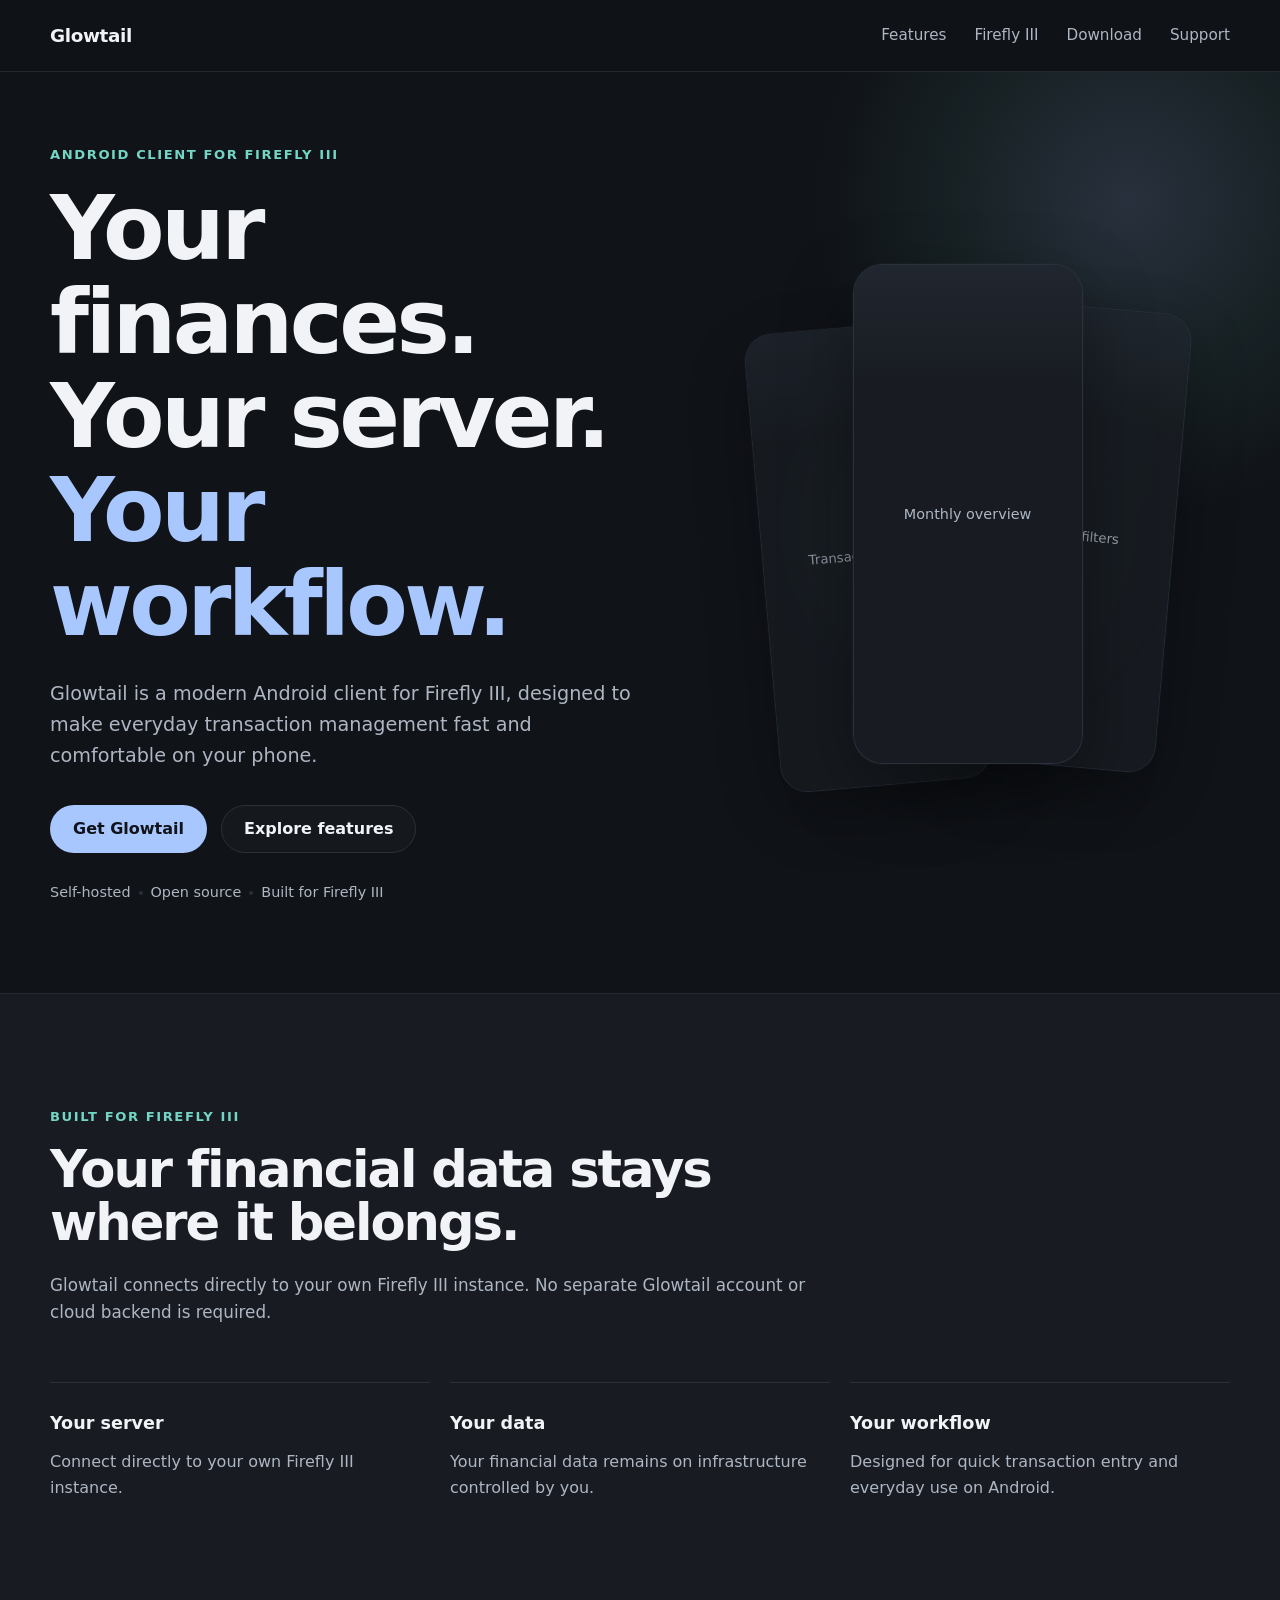
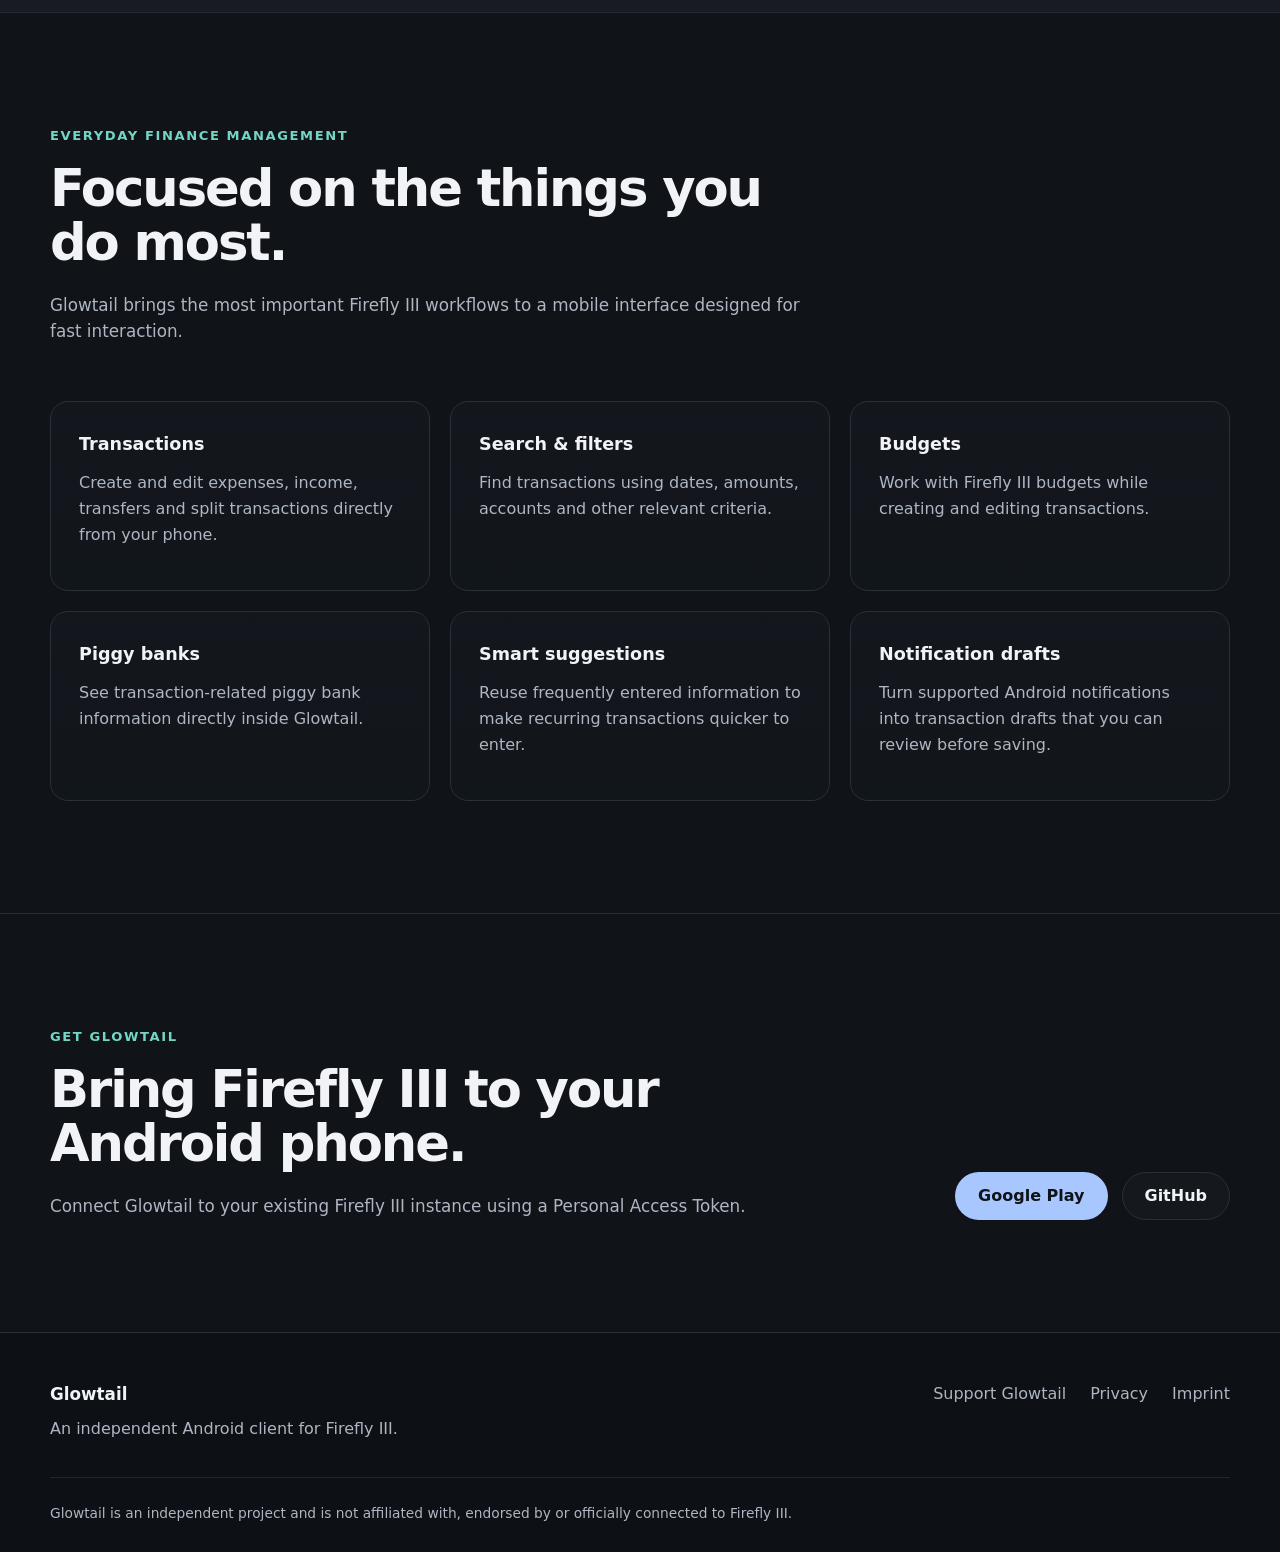
==== index.html @ a1b3fc4f "files" ====
<!DOCTYPE html>
<html lang="en">
<head>
    <meta charset="UTF-8">
    <meta name="viewport" content="width=device-width, initial-scale=1.0">

    <title>Glowtail – Android client for Firefly III</title>

    <meta name="description" content="Glowtail is a modern Android client for Firefly III, designed for fast and convenient transaction management on your phone.">
    <meta name="theme-color" content="#101318">

    <link rel="stylesheet" href="css/site.css">
</head>

<body>
    <header class="site-header">
        <div class="container header-content">
            <a class="brand" href="/" aria-label="Glowtail home">
                <span class="brand-name">Glowtail</span>
            </a>

           <nav class="main-navigation" aria-label="Main navigation">
    <a href="#features">Features</a>
    <a href="#firefly">Firefly III</a>
    <a href="#download">Download</a>
    <a href="support.html">Support</a>
</nav>
        </div>
    </header>

    <main>
        <section class="hero">
            <div class="container hero-content">
                <div class="hero-copy">
                    <p class="eyebrow">Android client for Firefly III</p>

                    <h1>
                        Your finances.<br>
                        Your server.<br>
                        <span class="text-accent">Your workflow.</span>
                    </h1>

                    <p class="hero-description">
                        Glowtail is a modern Android client for Firefly III,
                        designed to make everyday transaction management fast
                        and comfortable on your phone.
                    </p>

                    <div class="hero-actions">
                        <a class="button button-primary"
                           href="#download">
                            Get Glowtail
                        </a>

                        <a class="button button-secondary"
                           href="#features">
                            Explore features
                        </a>
                    </div>

                    <div class="hero-meta" aria-label="Glowtail characteristics">
                        <span>Self-hosted</span>
                        <span>Open source</span>
                        <span>Built for Firefly III</span>
                    </div>
                </div>

                <div class="hero-visual">
                    <div class="screenshot-stack">
                        <div class="screenshot screenshot-left">
                            <div class="screenshot-placeholder">
                                Transaction editor
                            </div>
                        </div>

                        <div class="screenshot screenshot-main">
                            <div class="screenshot-placeholder">
                                Monthly overview
                            </div>
                        </div>

                        <div class="screenshot screenshot-right">
                            <div class="screenshot-placeholder">
                                Search &amp; filters
                            </div>
                        </div>
                    </div>
                </div>
            </div>
        </section>

        <section id="firefly" class="section section-surface">
            <div class="container">
                <div class="section-heading">
                    <p class="eyebrow">Built for Firefly III</p>

                    <h2>
                        Your financial data stays where it belongs.
                    </h2>

                    <p>
                        Glowtail connects directly to your own Firefly III
                        instance. No separate Glowtail account or cloud backend
                        is required.
                    </p>
                </div>

                <div class="principles-grid">
                    <article class="principle">
                        <h3>Your server</h3>
                        <p>
                            Connect directly to your own Firefly III instance.
                        </p>
                    </article>

                    <article class="principle">
                        <h3>Your data</h3>
                        <p>
                            Your financial data remains on infrastructure
                            controlled by you.
                        </p>
                    </article>

                    <article class="principle">
                        <h3>Your workflow</h3>
                        <p>
                            Designed for quick transaction entry and everyday
                            use on Android.
                        </p>
                    </article>
                </div>
            </div>
        </section>

        <section id="features" class="section">
            <div class="container">
                <div class="section-heading">
                    <p class="eyebrow">Everyday finance management</p>

                    <h2>
                        Focused on the things you do most.
                    </h2>

                    <p>
                        Glowtail brings the most important Firefly III workflows
                        to a mobile interface designed for fast interaction.
                    </p>
                </div>

                <div class="features-grid">
                    <article class="feature-card">
                        <h3>Transactions</h3>
                        <p>
                            Create and edit expenses, income, transfers and
                            split transactions directly from your phone.
                        </p>
                    </article>

                    <article class="feature-card">
                        <h3>Search &amp; filters</h3>
                        <p>
                            Find transactions using dates, amounts, accounts
                            and other relevant criteria.
                        </p>
                    </article>

                    <article class="feature-card">
                        <h3>Budgets</h3>
                        <p>
                            Work with Firefly III budgets while creating and
                            editing transactions.
                        </p>
                    </article>

                    <article class="feature-card">
                        <h3>Piggy banks</h3>
                        <p>
                            See transaction-related piggy bank information
                            directly inside Glowtail.
                        </p>
                    </article>

                    <article class="feature-card">
                        <h3>Smart suggestions</h3>
                        <p>
                            Reuse frequently entered information to make
                            recurring transactions quicker to enter.
                        </p>
                    </article>

                    <article class="feature-card">
                        <h3>Notification drafts</h3>
                        <p>
                            Turn supported Android notifications into
                            transaction drafts that you can review before saving.
                        </p>
                    </article>
                </div>
            </div>
        </section>

        <section id="download" class="section download-section">
            <div class="container download-content">
                <div>
                    <p class="eyebrow">Get Glowtail</p>

                    <h2>
                        Bring Firefly III to your Android phone.
                    </h2>

                    <p>
                        Connect Glowtail to your existing Firefly III instance
                        using a Personal Access Token.
                    </p>
                </div>

                <div class="download-actions">
                    <a class="button button-primary"
                       href="#"
                       aria-label="Download Glowtail from Google Play">
                        Google Play
                    </a>

                    <a class="button button-secondary"
                       href="#"
                       aria-label="View Glowtail source code">
                        GitHub
                    </a>
                </div>
            </div>
        </section>
    </main>

    <footer class="site-footer">
        <div class="container footer-content">
            <div>
                <strong>Glowtail</strong>
                <p>
                    An independent Android client for Firefly III.
                </p>
            </div>

          <nav class="footer-navigation" aria-label="Footer navigation">
    <a href="support.html">Support Glowtail</a>
    <a href="privacy.html">Privacy</a>
    <a href="imprint.html">Imprint</a>
</nav>
        </div>

        <div class="container footer-legal">
            <p>
                Glowtail is an independent project and is not affiliated with,
                endorsed by or officially connected to Firefly III.
            </p>
        </div>
    </footer>
</body>
</html>
---- css/site.css ----
:root {
    --color-background: #101318;
    --color-surface: #181C22;

    --color-primary: #A9C7FF;
    --color-primary-light: #DCE7FF;
    --color-primary-contrast: #101318;

    --color-secondary: #73D6C5;
    --color-secondary-contrast: #101318;

    --color-text-primary: #F1F3F7;
    --color-text-secondary: #AEB6C3;

    --color-divider: #2A3039;

    --color-success: #68D391;
    --color-error: #FF716B;

    --container-width: 1180px;
    --header-height: 72px;

    --radius-small: 10px;
    --radius-medium: 18px;
    --radius-large: 28px;

    --transition-fast: 160ms ease;
}

* {
    box-sizing: border-box;
}

html {
    scroll-behavior: smooth;
}

body {
    margin: 0;
    background: var(--color-background);
    color: var(--color-text-primary);
    font-family:
        Inter,
        ui-sans-serif,
        system-ui,
        -apple-system,
        BlinkMacSystemFont,
        "Segoe UI",
        sans-serif;
    line-height: 1.6;
    -webkit-font-smoothing: antialiased;
}

a {
    color: inherit;
    text-decoration: none;
}

button,
a {
    -webkit-tap-highlight-color: transparent;
}

img {
    display: block;
    max-width: 100%;
}

.container {
    width: min(calc(100% - 40px), var(--container-width));
    margin: 0 auto;
}

.site-header {
    position: sticky;
    top: 0;
    z-index: 100;
    height: var(--header-height);
    background: rgba(16, 19, 24, 0.9);
    border-bottom: 1px solid rgba(42, 48, 57, 0.75);
    backdrop-filter: blur(16px);
}

.header-content {
    height: 100%;
    display: flex;
    align-items: center;
    justify-content: space-between;
    gap: 32px;
}

.brand {
    display: inline-flex;
    align-items: center;
    font-size: 1.15rem;
    font-weight: 700;
    letter-spacing: -0.02em;
}

.brand-name {
    color: var(--color-text-primary);
}

.main-navigation {
    display: flex;
    align-items: center;
    gap: 28px;
    color: var(--color-text-secondary);
    font-size: 0.95rem;
}

.main-navigation a {
    transition:
        color var(--transition-fast),
        opacity var(--transition-fast);
}

.main-navigation a:hover,
.main-navigation a:focus-visible {
    color: var(--color-text-primary);
}

.hero {
    position: relative;
    overflow: hidden;
}

.hero::before {
    content: "";
    position: absolute;
    top: -180px;
    right: -160px;
    width: 620px;
    height: 620px;
    border-radius: 50%;
    background:
        radial-gradient(
            circle,
            rgba(169, 199, 255, 0.16) 0%,
            rgba(115, 214, 197, 0.08) 38%,
            rgba(16, 19, 24, 0) 72%
        );
    pointer-events: none;
}

.hero-content {
    min-height: calc(100vh - var(--header-height));
    display: grid;
    grid-template-columns: minmax(0, 1fr) minmax(420px, 0.9fr);
    align-items: center;
    gap: 72px;
    padding-top: 72px;
    padding-bottom: 88px;
}

.hero-copy {
    position: relative;
    z-index: 2;
}

.eyebrow {
    margin: 0 0 16px;
    color: var(--color-secondary);
    font-size: 0.82rem;
    font-weight: 700;
    letter-spacing: 0.12em;
    text-transform: uppercase;
}

.hero h1,
.section-heading h2,
.download-content h2 {
    margin: 0;
    letter-spacing: -0.04em;
    line-height: 1.05;
}

.hero h1 {
    max-width: 720px;
    font-size: clamp(3.25rem, 7vw, 6.25rem);
    font-weight: 750;
}

.text-accent {
    color: var(--color-primary);
}

.hero-description {
    max-width: 650px;
    margin: 28px 0 0;
    color: var(--color-text-secondary);
    font-size: clamp(1.05rem, 1.5vw, 1.25rem);
}

.hero-actions {
    display: flex;
    flex-wrap: wrap;
    gap: 14px;
    margin-top: 34px;
}

.button {
    min-height: 48px;
    display: inline-flex;
    align-items: center;
    justify-content: center;
    padding: 0 22px;
    border: 1px solid transparent;
    border-radius: 999px;
    font-weight: 700;
    line-height: 1;
    transition:
        transform var(--transition-fast),
        background-color var(--transition-fast),
        border-color var(--transition-fast),
        color var(--transition-fast);
}

.button:hover {
    transform: translateY(-1px);
}

.button:focus-visible {
    outline: 3px solid rgba(169, 199, 255, 0.35);
    outline-offset: 3px;
}

.button-primary {
    background: var(--color-primary);
    color: var(--color-primary-contrast);
}

.button-primary:hover {
    background: var(--color-primary-light);
}

.button-secondary {
    border-color: var(--color-divider);
    background: rgba(24, 28, 34, 0.7);
    color: var(--color-text-primary);
}

.button-secondary:hover {
    border-color: rgba(169, 199, 255, 0.55);
    background: var(--color-surface);
}

.hero-meta {
    display: flex;
    flex-wrap: wrap;
    gap: 10px 20px;
    margin-top: 28px;
    color: var(--color-text-secondary);
    font-size: 0.9rem;
}

.hero-meta span {
    position: relative;
}

.hero-meta span:not(:last-child)::after {
    content: "";
    position: absolute;
    top: 50%;
    right: -12px;
    width: 4px;
    height: 4px;
    border-radius: 50%;
    background: var(--color-divider);
    transform: translateY(-50%);
}

.hero-visual {
    position: relative;
    min-height: 580px;
    display: flex;
    align-items: center;
    justify-content: center;
}

.hero-visual::before {
    content: "";
    position: absolute;
    width: 420px;
    height: 420px;
    border-radius: 50%;
    background:
        radial-gradient(
            circle,
            rgba(169, 199, 255, 0.16),
            rgba(115, 214, 197, 0.08) 45%,
            transparent 72%
        );
    filter: blur(8px);
}

.screenshot-stack {
    position: relative;
    width: 430px;
    height: 560px;
}

.screenshot {
    position: absolute;
    width: 230px;
    height: 500px;
    overflow: hidden;
    border: 1px solid rgba(169, 199, 255, 0.12);
    border-radius: 30px;
    background: var(--color-surface);
    box-shadow:
        0 24px 70px rgba(0, 0, 0, 0.35),
        0 0 0 1px rgba(255, 255, 255, 0.02);
}

.screenshot-main {
    z-index: 3;
    top: 20px;
    left: 100px;
}

.screenshot-left {
    z-index: 1;
    top: 62px;
    left: 0;
    transform: rotate(-5deg) scale(0.92);
    opacity: 0.78;
}

.screenshot-right {
    z-index: 2;
    top: 42px;
    right: 0;
    transform: rotate(5deg) scale(0.92);
    opacity: 0.88;
}

.screenshot-placeholder {
    height: 100%;
    display: flex;
    align-items: center;
    justify-content: center;
    padding: 24px;
    color: var(--color-text-secondary);
    background:
        linear-gradient(
            180deg,
            rgba(169, 199, 255, 0.06),
            transparent 24%
        ),
        var(--color-surface);
    text-align: center;
    font-size: 0.9rem;
}

.section {
    padding: 112px 0;
}

.section-surface {
    background: var(--color-surface);
    border-top: 1px solid rgba(42, 48, 57, 0.7);
    border-bottom: 1px solid rgba(42, 48, 57, 0.7);
}

.section-heading {
    max-width: 760px;
}

.section-heading h2,
.download-content h2 {
    font-size: clamp(2.2rem, 4vw, 3.6rem);
}

.section-heading > p:last-child,
.download-content > div > p:last-child {
    margin: 22px 0 0;
    color: var(--color-text-secondary);
    font-size: 1.05rem;
}

.principles-grid,
.features-grid {
    display: grid;
    gap: 20px;
    margin-top: 56px;
}

.principles-grid {
    grid-template-columns: repeat(3, minmax(0, 1fr));
}

.principle {
    padding-top: 26px;
    border-top: 1px solid var(--color-divider);
}

.principle h3,
.feature-card h3 {
    margin: 0;
    font-size: 1.1rem;
}

.principle p,
.feature-card p {
    margin: 12px 0 0;
    color: var(--color-text-secondary);
}

.features-grid {
    grid-template-columns: repeat(3, minmax(0, 1fr));
}

.feature-card {
    min-height: 190px;
    padding: 28px;
    border: 1px solid var(--color-divider);
    border-radius: var(--radius-medium);
    background:
        linear-gradient(
            180deg,
            rgba(169, 199, 255, 0.025),
            rgba(115, 214, 197, 0.015)
        );
    transition:
        transform var(--transition-fast),
        border-color var(--transition-fast),
        background-color var(--transition-fast);
}

.feature-card:hover {
    transform: translateY(-2px);
    border-color: rgba(169, 199, 255, 0.28);
}

.download-section {
    border-top: 1px solid var(--color-divider);
}

.download-content {
    display: grid;
    grid-template-columns: minmax(0, 1fr) auto;
    align-items: end;
    gap: 48px;
}

.download-content > div:first-child {
    max-width: 720px;
}

.download-actions {
    display: flex;
    flex-wrap: wrap;
    justify-content: flex-end;
    gap: 14px;
}

.site-footer {
    padding: 48px 0 28px;
    border-top: 1px solid var(--color-divider);
    background: #0d1015;
}

.footer-content {
    display: flex;
    align-items: flex-start;
    justify-content: space-between;
    gap: 32px;
}

.footer-content strong {
    font-size: 1.05rem;
}

.footer-content p {
    margin: 8px 0 0;
    color: var(--color-text-secondary);
}

.footer-navigation {
    display: flex;
    gap: 24px;
    color: var(--color-text-secondary);
}

.footer-navigation a:hover,
.footer-navigation a:focus-visible {
    color: var(--color-text-primary);
}

.footer-legal {
    margin-top: 36px;
    padding-top: 24px;
    border-top: 1px solid rgba(42, 48, 57, 0.7);
    color: var(--color-text-secondary);
    font-size: 0.86rem;
}

.footer-legal p {
    max-width: 820px;
    margin: 0;
}

.support-actions {
    display: flex;
    flex-wrap: wrap;
    gap: 12px;
    margin-top: 24px;
}

.support-card + .support-card {
    margin-top: 64px;
}

@media (max-width: 980px) {
    .hero-content {
        grid-template-columns: 1fr;
        gap: 28px;
        padding-top: 72px;
    }

    .hero-copy {
        max-width: 760px;
    }

    .hero-visual {
        min-height: 520px;
    }

    .principles-grid,
    .features-grid {
        grid-template-columns: repeat(2, minmax(0, 1fr));
    }

    .download-content {
        grid-template-columns: 1fr;
        align-items: start;
    }

    .download-actions {
        justify-content: flex-start;
    }
}

@media (max-width: 720px) {
    :root {
        --header-height: 64px;
    }

    .container {
        width: min(calc(100% - 28px), var(--container-width));
    }

    .main-navigation {
        display: none;
    }

    .hero-content {
        min-height: auto;
        padding-top: 64px;
        padding-bottom: 64px;
    }

    .hero h1 {
        font-size: clamp(3rem, 14vw, 4.6rem);
    }

    .hero-description {
        margin-top: 22px;
    }

    .hero-meta {
        gap: 8px 14px;
    }

    .hero-meta span:not(:last-child)::after {
        right: -9px;
    }

    .hero-visual {
        min-height: 430px;
        overflow: hidden;
    }

    .screenshot-stack {
        width: 320px;
        height: 420px;
        transform: scale(0.78);
        transform-origin: top center;
    }

    .section {
        padding: 80px 0;
    }

    .principles-grid,
    .features-grid {
        grid-template-columns: 1fr;
    }

    .feature-card {
        min-height: unset;
    }

    .footer-content {
        flex-direction: column;
    }
}

@media (prefers-reduced-motion: reduce) {
    html {
        scroll-behavior: auto;
    }

    *,
    *::before,
    *::after {
        transition-duration: 0.01ms !important;
        animation-duration: 0.01ms !important;
        animation-iteration-count: 1 !important;
    }
}
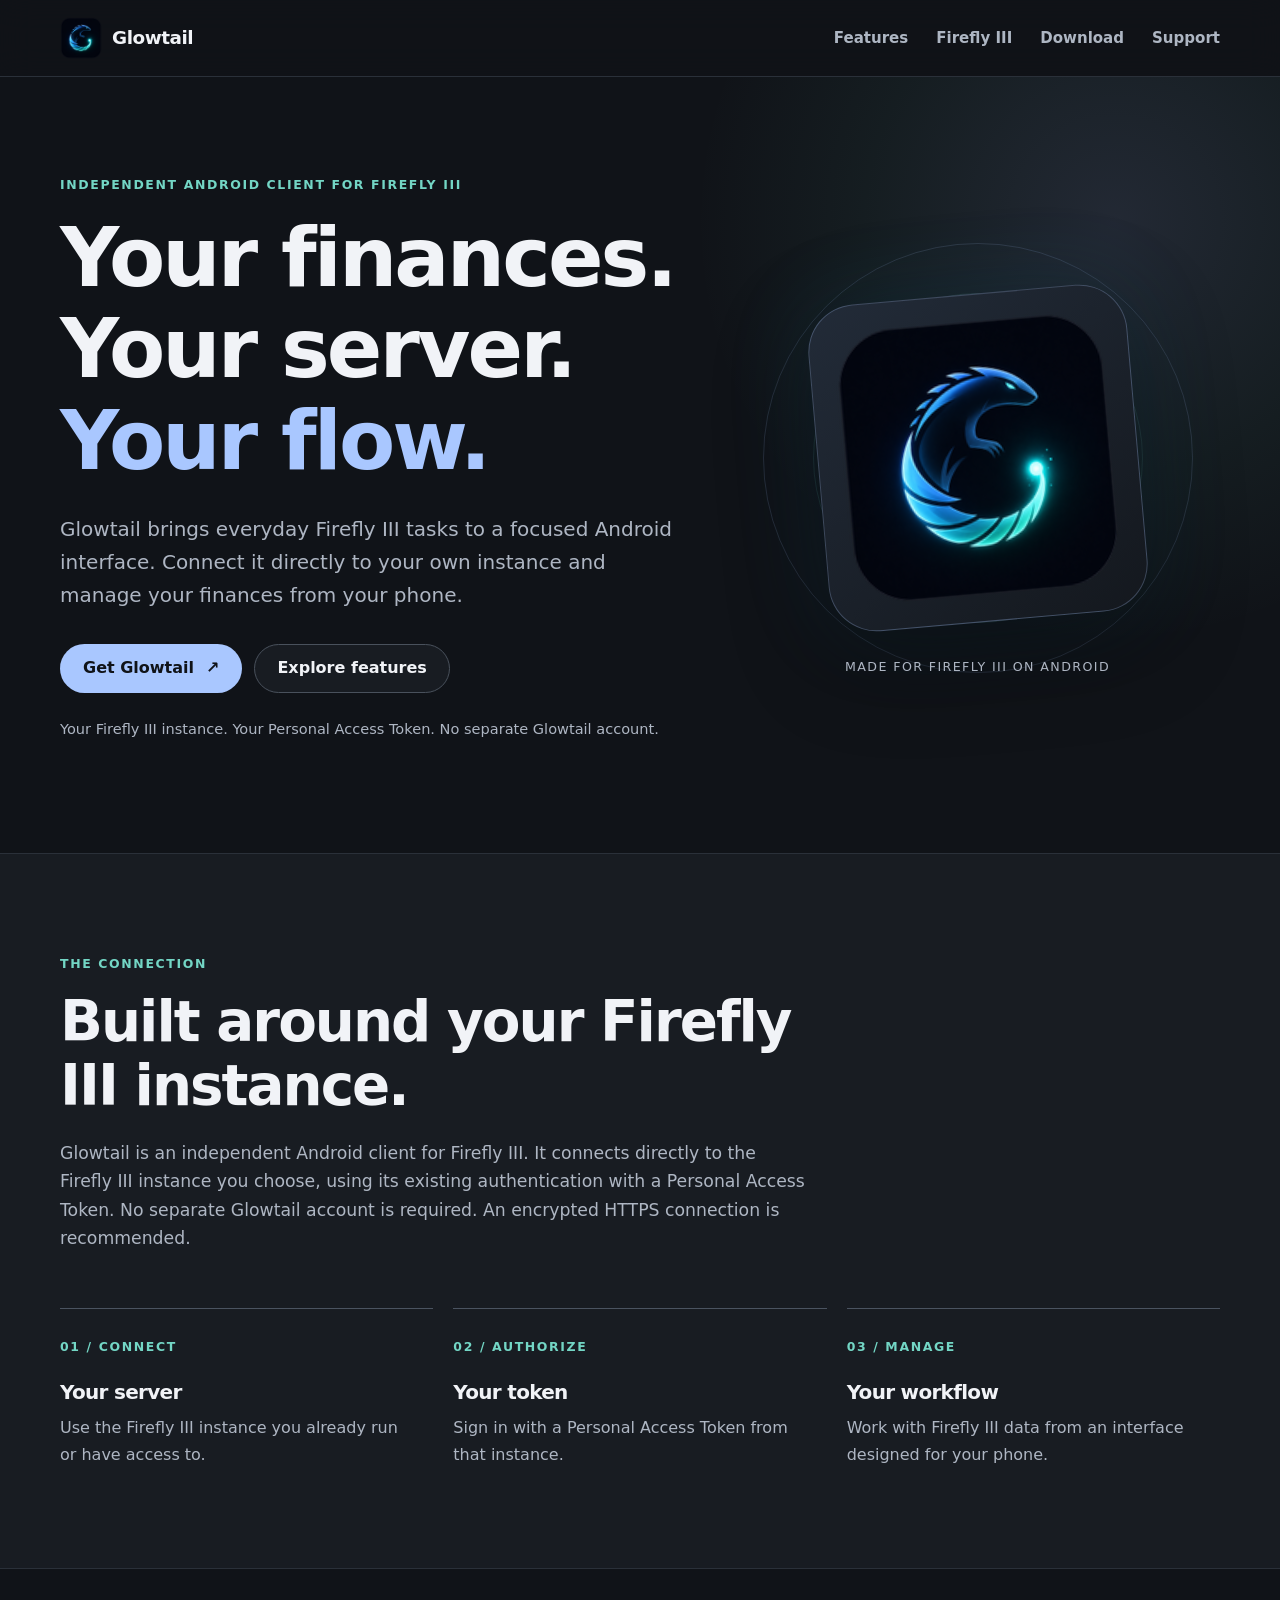
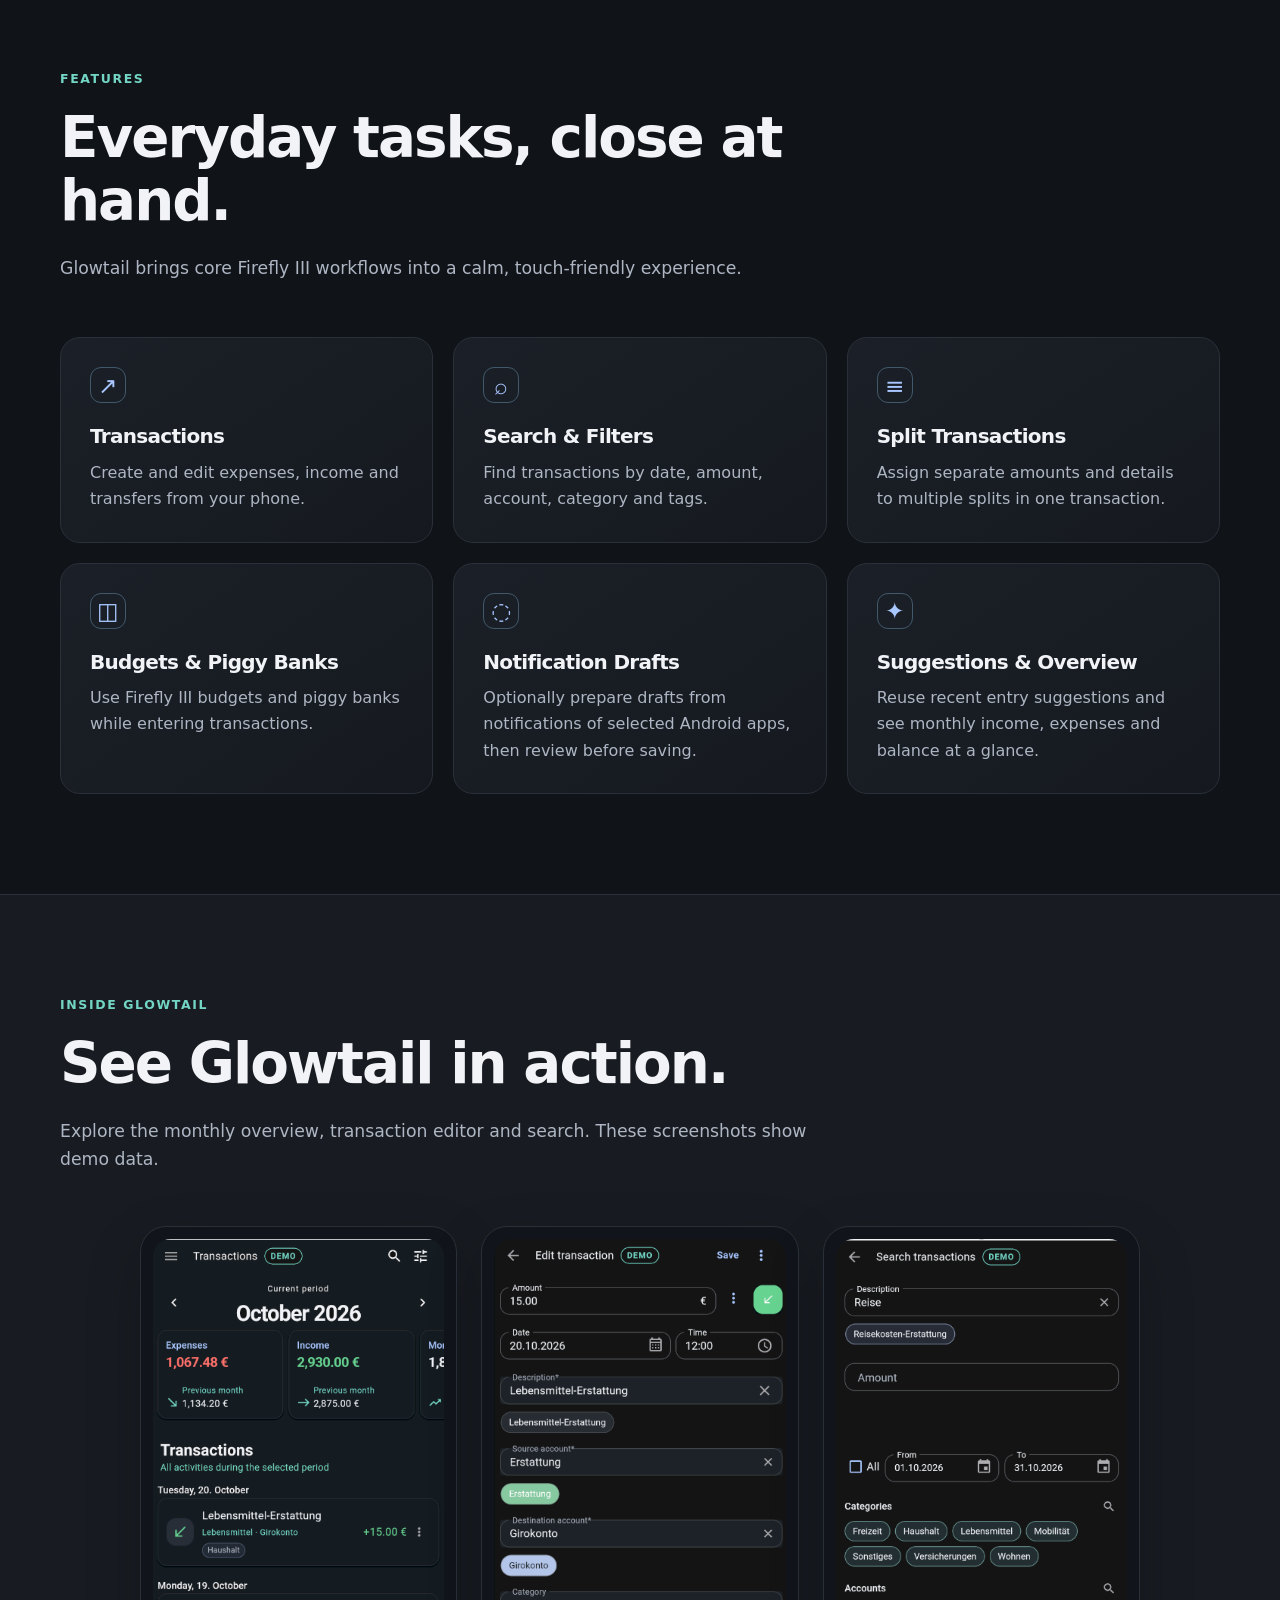
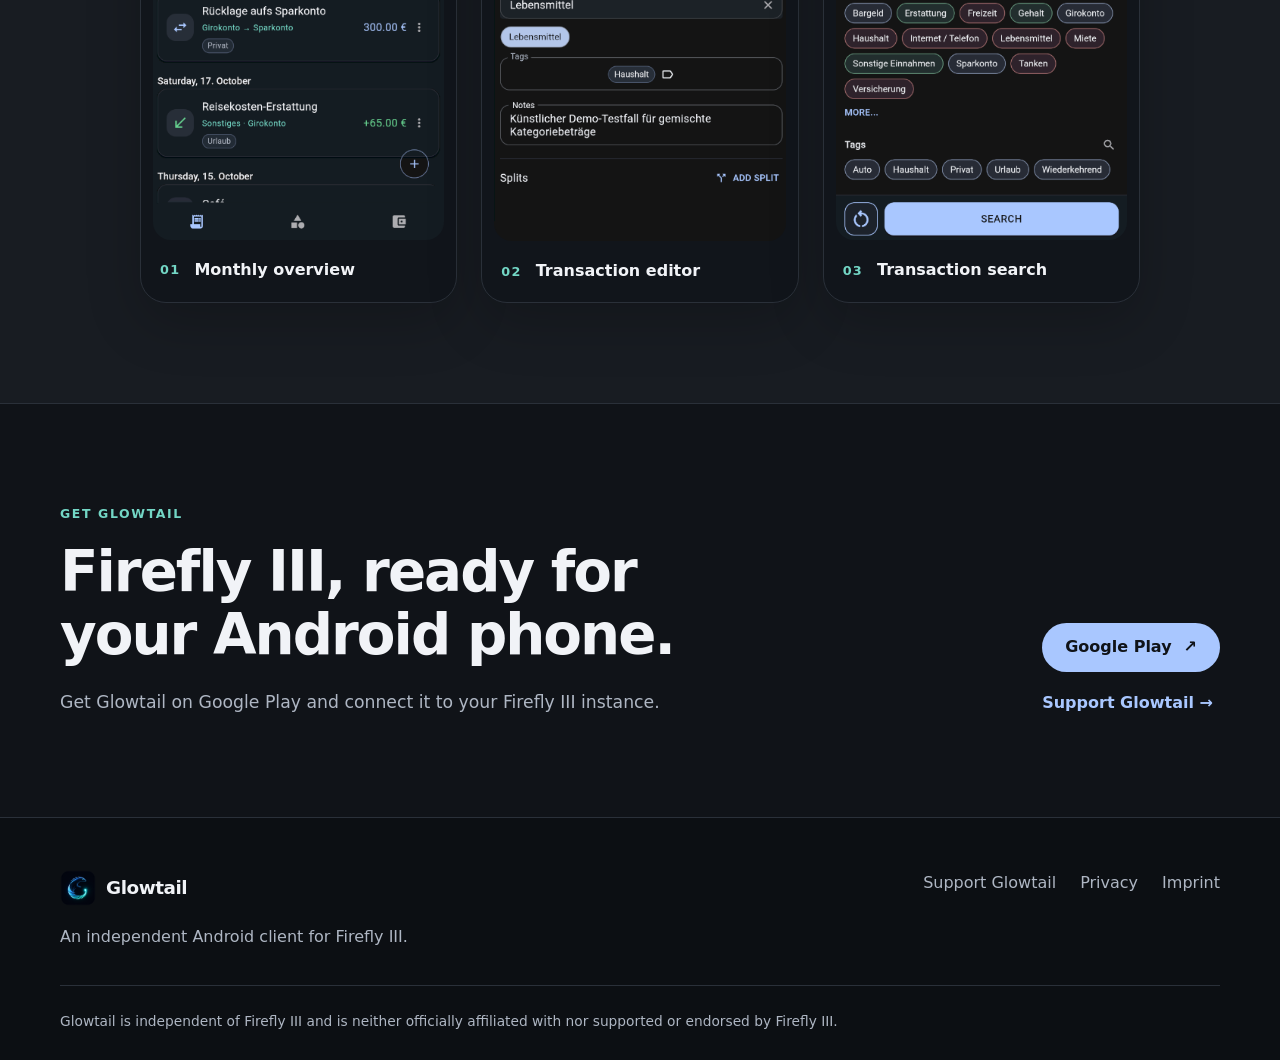
==== commit 1674e650: "erstimplementierung" ====
--- a/index.html
+++ b/index.html
@@ -1,258 +1,35 @@
-<!DOCTYPE html>
+<!doctype html>
 <html lang="en">
 <head>
-    <meta charset="UTF-8">
-    <meta name="viewport" content="width=device-width, initial-scale=1.0">
-
-    <title>Glowtail – Android client for Firefly III</title>
-
-    <meta name="description" content="Glowtail is a modern Android client for Firefly III, designed for fast and convenient transaction management on your phone.">
-    <meta name="theme-color" content="#101318">
-
-    <link rel="stylesheet" href="css/site.css">
+  <meta charset="utf-8"><meta name="viewport" content="width=device-width, initial-scale=1">
+  <title>Glowtail — Independent Android client for Firefly III</title>
+  <meta name="description" content="Glowtail is an independent Android client that connects directly to your own Firefly III instance. Manage transactions, search, budgets and more on your phone.">
+  <meta name="theme-color" content="#101318"><link rel="canonical" href="https://glowtail.app/">
+  <meta property="og:type" content="website"><meta property="og:title" content="Glowtail — Android client for Firefly III"><meta property="og:description" content="A focused Android client for your own Firefly III instance."><meta property="og:url" content="https://glowtail.app/"><meta property="og:image" content="https://glowtail.app/assets/glowtail-icon.png">
+  <link rel="icon" type="image/png" href="assets/favicon.png"><link rel="stylesheet" href="css/site.css">
+  <script type="application/ld+json">{"@context":"https://schema.org","@type":"SoftwareApplication","name":"Glowtail","applicationCategory":"FinanceApplication","operatingSystem":"Android","description":"An independent Android client for Firefly III that connects to a user-selected Firefly III instance.","url":"https://glowtail.app/","image":"https://glowtail.app/assets/glowtail-icon.png"}</script>
 </head>
-
 <body>
-    <header class="site-header">
-        <div class="container header-content">
-            <a class="brand" href="/" aria-label="Glowtail home">
-                <span class="brand-name">Glowtail</span>
-            </a>
-
-           <nav class="main-navigation" aria-label="Main navigation">
-    <a href="#features">Features</a>
-    <a href="#firefly">Firefly III</a>
-    <a href="#download">Download</a>
-    <a href="support.html">Support</a>
-</nav>
-        </div>
-    </header>
-
-    <main>
-        <section class="hero">
-            <div class="container hero-content">
-                <div class="hero-copy">
-                    <p class="eyebrow">Android client for Firefly III</p>
-
-                    <h1>
-                        Your finances.<br>
-                        Your server.<br>
-                        <span class="text-accent">Your workflow.</span>
-                    </h1>
-
-                    <p class="hero-description">
-                        Glowtail is a modern Android client for Firefly III,
-                        designed to make everyday transaction management fast
-                        and comfortable on your phone.
-                    </p>
-
-                    <div class="hero-actions">
-                        <a class="button button-primary"
-                           href="#download">
-                            Get Glowtail
-                        </a>
-
-                        <a class="button button-secondary"
-                           href="#features">
-                            Explore features
-                        </a>
-                    </div>
-
-                    <div class="hero-meta" aria-label="Glowtail characteristics">
-                        <span>Self-hosted</span>
-                        <span>Open source</span>
-                        <span>Built for Firefly III</span>
-                    </div>
-                </div>
-
-                <div class="hero-visual">
-                    <div class="screenshot-stack">
-                        <div class="screenshot screenshot-left">
-                            <div class="screenshot-placeholder">
-                                Transaction editor
-                            </div>
-                        </div>
-
-                        <div class="screenshot screenshot-main">
-                            <div class="screenshot-placeholder">
-                                Monthly overview
-                            </div>
-                        </div>
-
-                        <div class="screenshot screenshot-right">
-                            <div class="screenshot-placeholder">
-                                Search &amp; filters
-                            </div>
-                        </div>
-                    </div>
-                </div>
-            </div>
-        </section>
-
-        <section id="firefly" class="section section-surface">
-            <div class="container">
-                <div class="section-heading">
-                    <p class="eyebrow">Built for Firefly III</p>
-
-                    <h2>
-                        Your financial data stays where it belongs.
-                    </h2>
-
-                    <p>
-                        Glowtail connects directly to your own Firefly III
-                        instance. No separate Glowtail account or cloud backend
-                        is required.
-                    </p>
-                </div>
-
-                <div class="principles-grid">
-                    <article class="principle">
-                        <h3>Your server</h3>
-                        <p>
-                            Connect directly to your own Firefly III instance.
-                        </p>
-                    </article>
-
-                    <article class="principle">
-                        <h3>Your data</h3>
-                        <p>
-                            Your financial data remains on infrastructure
-                            controlled by you.
-                        </p>
-                    </article>
-
-                    <article class="principle">
-                        <h3>Your workflow</h3>
-                        <p>
-                            Designed for quick transaction entry and everyday
-                            use on Android.
-                        </p>
-                    </article>
-                </div>
-            </div>
-        </section>
-
-        <section id="features" class="section">
-            <div class="container">
-                <div class="section-heading">
-                    <p class="eyebrow">Everyday finance management</p>
-
-                    <h2>
-                        Focused on the things you do most.
-                    </h2>
-
-                    <p>
-                        Glowtail brings the most important Firefly III workflows
-                        to a mobile interface designed for fast interaction.
-                    </p>
-                </div>
-
-                <div class="features-grid">
-                    <article class="feature-card">
-                        <h3>Transactions</h3>
-                        <p>
-                            Create and edit expenses, income, transfers and
-                            split transactions directly from your phone.
-                        </p>
-                    </article>
-
-                    <article class="feature-card">
-                        <h3>Search &amp; filters</h3>
-                        <p>
-                            Find transactions using dates, amounts, accounts
-                            and other relevant criteria.
-                        </p>
-                    </article>
-
-                    <article class="feature-card">
-                        <h3>Budgets</h3>
-                        <p>
-                            Work with Firefly III budgets while creating and
-                            editing transactions.
-                        </p>
-                    </article>
-
-                    <article class="feature-card">
-                        <h3>Piggy banks</h3>
-                        <p>
-                            See transaction-related piggy bank information
-                            directly inside Glowtail.
-                        </p>
-                    </article>
-
-                    <article class="feature-card">
-                        <h3>Smart suggestions</h3>
-                        <p>
-                            Reuse frequently entered information to make
-                            recurring transactions quicker to enter.
-                        </p>
-                    </article>
-
-                    <article class="feature-card">
-                        <h3>Notification drafts</h3>
-                        <p>
-                            Turn supported Android notifications into
-                            transaction drafts that you can review before saving.
-                        </p>
-                    </article>
-                </div>
-            </div>
-        </section>
-
-        <section id="download" class="section download-section">
-            <div class="container download-content">
-                <div>
-                    <p class="eyebrow">Get Glowtail</p>
-
-                    <h2>
-                        Bring Firefly III to your Android phone.
-                    </h2>
-
-                    <p>
-                        Connect Glowtail to your existing Firefly III instance
-                        using a Personal Access Token.
-                    </p>
-                </div>
-
-                <div class="download-actions">
-                    <a class="button button-primary"
-                       href="#"
-                       aria-label="Download Glowtail from Google Play">
-                        Google Play
-                    </a>
-
-                    <a class="button button-secondary"
-                       href="#"
-                       aria-label="View Glowtail source code">
-                        GitHub
-                    </a>
-                </div>
-            </div>
-        </section>
-    </main>
-
-    <footer class="site-footer">
-        <div class="container footer-content">
-            <div>
-                <strong>Glowtail</strong>
-                <p>
-                    An independent Android client for Firefly III.
-                </p>
-            </div>
-
-          <nav class="footer-navigation" aria-label="Footer navigation">
-    <a href="support.html">Support Glowtail</a>
-    <a href="privacy.html">Privacy</a>
-    <a href="imprint.html">Imprint</a>
-</nav>
-        </div>
-
-        <div class="container footer-legal">
-            <p>
-                Glowtail is an independent project and is not affiliated with,
-                endorsed by or officially connected to Firefly III.
-            </p>
-        </div>
-    </footer>
+  <a class="skip-link" href="#main">Skip to content</a>
+  <header class="site-header"><div class="container header-content"><a class="brand" href="index.html" aria-label="Glowtail home"><img src="assets/glowtail-icon.png" width="42" height="42" alt=""><span>Glowtail</span></a><nav class="main-navigation" aria-label="Main navigation"><a href="#features">Features</a><a href="#firefly">Firefly III</a><a href="#download">Download</a><a href="support.html">Support</a></nav></div></header>
+  <main id="main">
+    <section class="hero"><div class="container hero-content"><div class="hero-copy"><p class="eyebrow">Independent Android client for Firefly III</p><h1>Your finances.<br>Your server.<br><span class="text-accent">Your flow.</span></h1><p class="hero-description">Glowtail brings everyday Firefly III tasks to a focused Android interface. Connect it directly to your own instance and manage your finances from your phone.</p><div class="hero-actions"><a class="button button-primary" href="https://play.google.com/store/apps/details?id=com.itbug.glowtail" target="_blank" rel="noopener noreferrer">Get Glowtail <span aria-hidden="true">↗</span></a><a class="button button-secondary" href="#features">Explore features</a></div><p class="hero-note">Your Firefly III instance. Your Personal Access Token. No separate Glowtail account.</p></div><div class="hero-visual"><div class="hero-orbit orbit-one"></div><div class="hero-orbit orbit-two"></div><div class="hero-icon-card"><img src="assets/glowtail-icon.png" width="288" height="288" alt="Glowtail app icon, a luminous blue and turquoise firefly"></div><span class="visual-caption">Made for Firefly III on Android</span></div></div></section>
+    <section id="firefly" class="section section-surface"><div class="container"><div class="section-heading"><p class="eyebrow">The connection</p><h2>Built around your Firefly III instance.</h2><p>Glowtail is an independent Android client for Firefly III. It connects directly to the Firefly III instance you choose, using its existing authentication with a Personal Access Token. No separate Glowtail account is required. An encrypted HTTPS connection is recommended.</p></div><div class="principles-grid"><article class="principle"><span class="step">01 / CONNECT</span><h3>Your server</h3><p>Use the Firefly III instance you already run or have access to.</p></article><article class="principle"><span class="step">02 / AUTHORIZE</span><h3>Your token</h3><p>Sign in with a Personal Access Token from that instance.</p></article><article class="principle"><span class="step">03 / MANAGE</span><h3>Your workflow</h3><p>Work with Firefly III data from an interface designed for your phone.</p></article></div></div></section>
+    <section id="features" class="section" aria-labelledby="features-heading"><div class="container"><div class="section-heading"><p class="eyebrow">Features</p><h2 id="features-heading">Everyday tasks, close at hand.</h2><p>Glowtail brings core Firefly III workflows into a calm, touch-friendly experience.</p></div><div class="features-grid">
+      <article class="feature-card"><span class="feature-mark" aria-hidden="true">↗</span><h3>Transactions</h3><p>Create and edit expenses, income and transfers from your phone.</p></article>
+      <article class="feature-card"><span class="feature-mark" aria-hidden="true">⌕</span><h3>Search &amp; Filters</h3><p>Find transactions by date, amount, account, category and tags.</p></article>
+      <article class="feature-card"><span class="feature-mark" aria-hidden="true">≡</span><h3>Split Transactions</h3><p>Assign separate amounts and details to multiple splits in one transaction.</p></article>
+      <article class="feature-card"><span class="feature-mark" aria-hidden="true">◫</span><h3>Budgets &amp; Piggy Banks</h3><p>Use Firefly III budgets and piggy banks while entering transactions.</p></article>
+      <article class="feature-card"><span class="feature-mark" aria-hidden="true">◌</span><h3>Notification Drafts</h3><p>Optionally prepare drafts from notifications of selected Android apps, then review before saving.</p></article>
+      <article class="feature-card"><span class="feature-mark" aria-hidden="true">✦</span><h3>Suggestions &amp; Overview</h3><p>Reuse recent entry suggestions and see monthly income, expenses and balance at a glance.</p></article>
+    </div></div></section>
+    <section id="screenshots" class="section section-surface"><div class="container showcase-grid"><div class="section-heading"><p class="eyebrow">Inside Glowtail</p><h2>See Glowtail in action.</h2><p>Explore the monthly overview, transaction editor and search. These screenshots show demo data.</p></div><div class="screenshot-gallery">
+      <figure class="screenshot-card"><a class="screenshot-link" href="assets/screenshots/monthly-overview.png" target="_blank" rel="noopener noreferrer" aria-label="Open monthly overview screenshot full size"><img src="assets/screenshots/monthly-overview.png" width="385" height="794" loading="lazy" decoding="async" alt="Glowtail monthly overview with income, expenses, balance and recent demo transactions"></a><figcaption><span>01</span> Monthly overview</figcaption></figure>
+      <figure class="screenshot-card"><a class="screenshot-link" href="assets/screenshots/transaction-editor.png" target="_blank" rel="noopener noreferrer" aria-label="Open transaction editor screenshot full size"><img src="assets/screenshots/transaction-editor.png" width="383" height="792" loading="lazy" decoding="async" alt="Glowtail transaction editor showing amount, accounts, category, tags and splits with demo data"></a><figcaption><span>02</span> Transaction editor</figcaption></figure>
+      <figure class="screenshot-card"><a class="screenshot-link" href="assets/screenshots/transaction-search.png" target="_blank" rel="noopener noreferrer" aria-label="Open transaction search screenshot full size"><img src="assets/screenshots/transaction-search.png" width="384" height="793" loading="lazy" decoding="async" alt="Glowtail search filters for description, date, categories, accounts and tags with demo data"></a><figcaption><span>03</span> Transaction search</figcaption></figure>
+    </div></div></section>
+    <section id="download" class="section download-section"><div class="container download-content"><div><p class="eyebrow">Get Glowtail</p><h2>Firefly III, ready for your Android phone.</h2><p>Get Glowtail on Google Play and connect it to your Firefly III instance.</p></div><div class="download-actions"><a class="button button-primary" href="https://play.google.com/store/apps/details?id=com.itbug.glowtail" target="_blank" rel="noopener noreferrer">Google Play <span aria-hidden="true">↗</span></a><a class="text-link" href="support.html">Support Glowtail <span aria-hidden="true">→</span></a></div></div></section>
+  </main>
+  <footer class="site-footer"><div class="container footer-content"><div><a class="brand footer-brand" href="index.html"><img src="assets/glowtail-icon.png" width="36" height="36" alt=""><span>Glowtail</span></a><p>An independent Android client for Firefly III.</p></div><nav class="footer-navigation" aria-label="Footer navigation"><a href="support.html">Support Glowtail</a><a href="https://v373z.github.io/privacy-policies/glowtail/privacy_policy_en.html">Privacy</a><a href="imprint.html">Imprint</a></nav></div><div class="container footer-legal"><p>Glowtail is independent of Firefly III and is neither officially affiliated with nor supported or endorsed by Firefly III.</p></div></footer>
 </body>
-</html>+</html>
--- a/css/site.css
+++ b/css/site.css
@@ -1,622 +1,99 @@
-:root {
-    --color-background: #101318;
-    --color-surface: #181C22;
-
-    --color-primary: #A9C7FF;
-    --color-primary-light: #DCE7FF;
-    --color-primary-contrast: #101318;
-
-    --color-secondary: #73D6C5;
-    --color-secondary-contrast: #101318;
-
-    --color-text-primary: #F1F3F7;
-    --color-text-secondary: #AEB6C3;
-
-    --color-divider: #2A3039;
-
-    --color-success: #68D391;
-    --color-error: #FF716B;
-
-    --container-width: 1180px;
-    --header-height: 72px;
-
-    --radius-small: 10px;
-    --radius-medium: 18px;
-    --radius-large: 28px;
-
-    --transition-fast: 160ms ease;
-}
-
-* {
-    box-sizing: border-box;
-}
-
-html {
-    scroll-behavior: smooth;
-}
-
-body {
-    margin: 0;
-    background: var(--color-background);
-    color: var(--color-text-primary);
-    font-family:
-        Inter,
-        ui-sans-serif,
-        system-ui,
-        -apple-system,
-        BlinkMacSystemFont,
-        "Segoe UI",
-        sans-serif;
-    line-height: 1.6;
-    -webkit-font-smoothing: antialiased;
-}
-
-a {
-    color: inherit;
-    text-decoration: none;
-}
-
-button,
-a {
-    -webkit-tap-highlight-color: transparent;
-}
-
-img {
-    display: block;
-    max-width: 100%;
-}
-
-.container {
-    width: min(calc(100% - 40px), var(--container-width));
-    margin: 0 auto;
-}
-
-.site-header {
-    position: sticky;
-    top: 0;
-    z-index: 100;
-    height: var(--header-height);
-    background: rgba(16, 19, 24, 0.9);
-    border-bottom: 1px solid rgba(42, 48, 57, 0.75);
-    backdrop-filter: blur(16px);
-}
-
-.header-content {
-    height: 100%;
-    display: flex;
-    align-items: center;
-    justify-content: space-between;
-    gap: 32px;
-}
-
-.brand {
-    display: inline-flex;
-    align-items: center;
-    font-size: 1.15rem;
-    font-weight: 700;
-    letter-spacing: -0.02em;
-}
-
-.brand-name {
-    color: var(--color-text-primary);
-}
-
-.main-navigation {
-    display: flex;
-    align-items: center;
-    gap: 28px;
-    color: var(--color-text-secondary);
-    font-size: 0.95rem;
-}
-
-.main-navigation a {
-    transition:
-        color var(--transition-fast),
-        opacity var(--transition-fast);
-}
-
-.main-navigation a:hover,
-.main-navigation a:focus-visible {
-    color: var(--color-text-primary);
-}
-
-.hero {
-    position: relative;
-    overflow: hidden;
-}
-
-.hero::before {
-    content: "";
-    position: absolute;
-    top: -180px;
-    right: -160px;
-    width: 620px;
-    height: 620px;
-    border-radius: 50%;
-    background:
-        radial-gradient(
-            circle,
-            rgba(169, 199, 255, 0.16) 0%,
-            rgba(115, 214, 197, 0.08) 38%,
-            rgba(16, 19, 24, 0) 72%
-        );
-    pointer-events: none;
-}
-
-.hero-content {
-    min-height: calc(100vh - var(--header-height));
-    display: grid;
-    grid-template-columns: minmax(0, 1fr) minmax(420px, 0.9fr);
-    align-items: center;
-    gap: 72px;
-    padding-top: 72px;
-    padding-bottom: 88px;
-}
-
-.hero-copy {
-    position: relative;
-    z-index: 2;
-}
-
-.eyebrow {
-    margin: 0 0 16px;
-    color: var(--color-secondary);
-    font-size: 0.82rem;
-    font-weight: 700;
-    letter-spacing: 0.12em;
-    text-transform: uppercase;
-}
-
-.hero h1,
-.section-heading h2,
-.download-content h2 {
-    margin: 0;
-    letter-spacing: -0.04em;
-    line-height: 1.05;
-}
-
-.hero h1 {
-    max-width: 720px;
-    font-size: clamp(3.25rem, 7vw, 6.25rem);
-    font-weight: 750;
-}
-
-.text-accent {
-    color: var(--color-primary);
-}
-
-.hero-description {
-    max-width: 650px;
-    margin: 28px 0 0;
-    color: var(--color-text-secondary);
-    font-size: clamp(1.05rem, 1.5vw, 1.25rem);
-}
-
-.hero-actions {
-    display: flex;
-    flex-wrap: wrap;
-    gap: 14px;
-    margin-top: 34px;
-}
-
-.button {
-    min-height: 48px;
-    display: inline-flex;
-    align-items: center;
-    justify-content: center;
-    padding: 0 22px;
-    border: 1px solid transparent;
-    border-radius: 999px;
-    font-weight: 700;
-    line-height: 1;
-    transition:
-        transform var(--transition-fast),
-        background-color var(--transition-fast),
-        border-color var(--transition-fast),
-        color var(--transition-fast);
-}
-
-.button:hover {
-    transform: translateY(-1px);
-}
-
-.button:focus-visible {
-    outline: 3px solid rgba(169, 199, 255, 0.35);
-    outline-offset: 3px;
-}
-
-.button-primary {
-    background: var(--color-primary);
-    color: var(--color-primary-contrast);
-}
-
-.button-primary:hover {
-    background: var(--color-primary-light);
-}
-
-.button-secondary {
-    border-color: var(--color-divider);
-    background: rgba(24, 28, 34, 0.7);
-    color: var(--color-text-primary);
-}
-
-.button-secondary:hover {
-    border-color: rgba(169, 199, 255, 0.55);
-    background: var(--color-surface);
-}
-
-.hero-meta {
-    display: flex;
-    flex-wrap: wrap;
-    gap: 10px 20px;
-    margin-top: 28px;
-    color: var(--color-text-secondary);
-    font-size: 0.9rem;
-}
-
-.hero-meta span {
-    position: relative;
-}
-
-.hero-meta span:not(:last-child)::after {
-    content: "";
-    position: absolute;
-    top: 50%;
-    right: -12px;
-    width: 4px;
-    height: 4px;
-    border-radius: 50%;
-    background: var(--color-divider);
-    transform: translateY(-50%);
-}
-
-.hero-visual {
-    position: relative;
-    min-height: 580px;
-    display: flex;
-    align-items: center;
-    justify-content: center;
-}
-
-.hero-visual::before {
-    content: "";
-    position: absolute;
-    width: 420px;
-    height: 420px;
-    border-radius: 50%;
-    background:
-        radial-gradient(
-            circle,
-            rgba(169, 199, 255, 0.16),
-            rgba(115, 214, 197, 0.08) 45%,
-            transparent 72%
-        );
-    filter: blur(8px);
-}
-
-.screenshot-stack {
-    position: relative;
-    width: 430px;
-    height: 560px;
-}
-
-.screenshot {
-    position: absolute;
-    width: 230px;
-    height: 500px;
-    overflow: hidden;
-    border: 1px solid rgba(169, 199, 255, 0.12);
-    border-radius: 30px;
-    background: var(--color-surface);
-    box-shadow:
-        0 24px 70px rgba(0, 0, 0, 0.35),
-        0 0 0 1px rgba(255, 255, 255, 0.02);
-}
-
-.screenshot-main {
-    z-index: 3;
-    top: 20px;
-    left: 100px;
-}
-
-.screenshot-left {
-    z-index: 1;
-    top: 62px;
-    left: 0;
-    transform: rotate(-5deg) scale(0.92);
-    opacity: 0.78;
-}
-
-.screenshot-right {
-    z-index: 2;
-    top: 42px;
-    right: 0;
-    transform: rotate(5deg) scale(0.92);
-    opacity: 0.88;
-}
-
-.screenshot-placeholder {
-    height: 100%;
-    display: flex;
-    align-items: center;
-    justify-content: center;
-    padding: 24px;
-    color: var(--color-text-secondary);
-    background:
-        linear-gradient(
-            180deg,
-            rgba(169, 199, 255, 0.06),
-            transparent 24%
-        ),
-        var(--color-surface);
-    text-align: center;
-    font-size: 0.9rem;
-}
-
-.section {
-    padding: 112px 0;
-}
-
-.section-surface {
-    background: var(--color-surface);
-    border-top: 1px solid rgba(42, 48, 57, 0.7);
-    border-bottom: 1px solid rgba(42, 48, 57, 0.7);
-}
-
-.section-heading {
-    max-width: 760px;
-}
-
-.section-heading h2,
-.download-content h2 {
-    font-size: clamp(2.2rem, 4vw, 3.6rem);
-}
-
-.section-heading > p:last-child,
-.download-content > div > p:last-child {
-    margin: 22px 0 0;
-    color: var(--color-text-secondary);
-    font-size: 1.05rem;
-}
-
-.principles-grid,
-.features-grid {
-    display: grid;
-    gap: 20px;
-    margin-top: 56px;
-}
-
-.principles-grid {
-    grid-template-columns: repeat(3, minmax(0, 1fr));
-}
-
-.principle {
-    padding-top: 26px;
-    border-top: 1px solid var(--color-divider);
-}
-
-.principle h3,
-.feature-card h3 {
-    margin: 0;
-    font-size: 1.1rem;
-}
-
-.principle p,
-.feature-card p {
-    margin: 12px 0 0;
-    color: var(--color-text-secondary);
-}
-
-.features-grid {
-    grid-template-columns: repeat(3, minmax(0, 1fr));
-}
-
-.feature-card {
-    min-height: 190px;
-    padding: 28px;
-    border: 1px solid var(--color-divider);
-    border-radius: var(--radius-medium);
-    background:
-        linear-gradient(
-            180deg,
-            rgba(169, 199, 255, 0.025),
-            rgba(115, 214, 197, 0.015)
-        );
-    transition:
-        transform var(--transition-fast),
-        border-color var(--transition-fast),
-        background-color var(--transition-fast);
-}
-
-.feature-card:hover {
-    transform: translateY(-2px);
-    border-color: rgba(169, 199, 255, 0.28);
-}
-
-.download-section {
-    border-top: 1px solid var(--color-divider);
-}
-
-.download-content {
-    display: grid;
-    grid-template-columns: minmax(0, 1fr) auto;
-    align-items: end;
-    gap: 48px;
-}
-
-.download-content > div:first-child {
-    max-width: 720px;
-}
-
-.download-actions {
-    display: flex;
-    flex-wrap: wrap;
-    justify-content: flex-end;
-    gap: 14px;
-}
-
-.site-footer {
-    padding: 48px 0 28px;
-    border-top: 1px solid var(--color-divider);
-    background: #0d1015;
-}
-
-.footer-content {
-    display: flex;
-    align-items: flex-start;
-    justify-content: space-between;
-    gap: 32px;
-}
-
-.footer-content strong {
-    font-size: 1.05rem;
-}
-
-.footer-content p {
-    margin: 8px 0 0;
-    color: var(--color-text-secondary);
-}
-
-.footer-navigation {
-    display: flex;
-    gap: 24px;
-    color: var(--color-text-secondary);
-}
-
-.footer-navigation a:hover,
-.footer-navigation a:focus-visible {
-    color: var(--color-text-primary);
-}
-
-.footer-legal {
-    margin-top: 36px;
-    padding-top: 24px;
-    border-top: 1px solid rgba(42, 48, 57, 0.7);
-    color: var(--color-text-secondary);
-    font-size: 0.86rem;
-}
-
-.footer-legal p {
-    max-width: 820px;
-    margin: 0;
-}
-
-.support-actions {
-    display: flex;
-    flex-wrap: wrap;
-    gap: 12px;
-    margin-top: 24px;
-}
-
-.support-card + .support-card {
-    margin-top: 64px;
-}
-
-@media (max-width: 980px) {
-    .hero-content {
-        grid-template-columns: 1fr;
-        gap: 28px;
-        padding-top: 72px;
-    }
-
-    .hero-copy {
-        max-width: 760px;
-    }
-
-    .hero-visual {
-        min-height: 520px;
-    }
-
-    .principles-grid,
-    .features-grid {
-        grid-template-columns: repeat(2, minmax(0, 1fr));
-    }
-
-    .download-content {
-        grid-template-columns: 1fr;
-        align-items: start;
-    }
-
-    .download-actions {
-        justify-content: flex-start;
-    }
-}
-
-@media (max-width: 720px) {
-    :root {
-        --header-height: 64px;
-    }
-
-    .container {
-        width: min(calc(100% - 28px), var(--container-width));
-    }
-
-    .main-navigation {
-        display: none;
-    }
-
-    .hero-content {
-        min-height: auto;
-        padding-top: 64px;
-        padding-bottom: 64px;
-    }
-
-    .hero h1 {
-        font-size: clamp(3rem, 14vw, 4.6rem);
-    }
-
-    .hero-description {
-        margin-top: 22px;
-    }
-
-    .hero-meta {
-        gap: 8px 14px;
-    }
-
-    .hero-meta span:not(:last-child)::after {
-        right: -9px;
-    }
-
-    .hero-visual {
-        min-height: 430px;
-        overflow: hidden;
-    }
-
-    .screenshot-stack {
-        width: 320px;
-        height: 420px;
-        transform: scale(0.78);
-        transform-origin: top center;
-    }
-
-    .section {
-        padding: 80px 0;
-    }
-
-    .principles-grid,
-    .features-grid {
-        grid-template-columns: 1fr;
-    }
-
-    .feature-card {
-        min-height: unset;
-    }
-
-    .footer-content {
-        flex-direction: column;
-    }
-}
-
-@media (prefers-reduced-motion: reduce) {
-    html {
-        scroll-behavior: auto;
-    }
-
-    *,
-    *::before,
-    *::after {
-        transition-duration: 0.01ms !important;
-        animation-duration: 0.01ms !important;
-        animation-iteration-count: 1 !important;
-    }
-}+:root{--background:#101318;--surface:#181C22;--primary:#A9C7FF;--primary-light:#DCE7FF;--secondary:#73D6C5;--text:#F1F3F7;--muted:#AEB6C3;--divider:#2A3039;--container:1160px}
+*{box-sizing:border-box}
+html{scroll-behavior:smooth;scroll-padding-top:110px}
+body{margin:0;background:var(--background);color:var(--text);font:16px/1.65 system-ui,-apple-system,BlinkMacSystemFont,"Segoe UI",sans-serif;-webkit-font-smoothing:antialiased}
+a{color:inherit;text-decoration:none}
+a:focus-visible{outline:3px solid var(--secondary);outline-offset:4px;border-radius:4px}
+img{display:block;max-width:100%}
+h1,h2,h3,p{overflow-wrap:break-word}
+.container{width:min(calc(100% - 48px),var(--container));margin-inline:auto}
+.narrow{max-width:790px}
+.skip-link{position:absolute;z-index:200;top:-100px;left:16px;padding:10px 16px;background:var(--primary);color:var(--background)}
+.skip-link:focus{top:12px}
+.site-header{position:sticky;top:0;z-index:100;background:rgba(16,19,24,.94);border-bottom:1px solid var(--divider);backdrop-filter:blur(16px)}
+.header-content{min-height:76px;display:flex;align-items:center;justify-content:space-between;gap:28px}
+.brand{display:inline-flex;align-items:center;gap:10px;font-size:1.15rem;font-weight:760;letter-spacing:-.025em;white-space:nowrap}
+.brand img{border-radius:11px}
+.main-navigation{display:flex;align-items:center;justify-content:flex-end;flex-wrap:wrap;gap:8px 28px;color:var(--muted);font-size:.94rem;font-weight:580}
+.main-navigation a,.footer-navigation a,.text-link{transition:color .16s ease}
+.main-navigation a:hover,.main-navigation a[aria-current],.footer-navigation a:hover,.footer-navigation a[aria-current],.text-link:hover{color:var(--primary-light)}
+.hero{position:relative;isolation:isolate;overflow:hidden}
+.hero:before{content:"";position:absolute;z-index:-1;inset:-280px -260px auto auto;width:850px;aspect-ratio:1;background:radial-gradient(circle,rgba(169,199,255,.12),rgba(115,214,197,.05) 42%,transparent 70%);pointer-events:none}
+.hero-content{display:grid;grid-template-columns:minmax(0,1.12fr) minmax(340px,.88fr);align-items:center;gap:5%;min-height:670px;padding-block:98px 112px}
+.eyebrow,.card-index,.step{color:var(--secondary);font-size:.78rem;font-weight:750;letter-spacing:.13em;text-transform:uppercase}
+.eyebrow{margin:0 0 16px}
+h1,h2,h3{margin:0;line-height:1.12;letter-spacing:-.035em}
+.hero h1{font-size:clamp(3.25rem,6.4vw,5.9rem);font-weight:780}
+.text-accent{color:var(--primary)}
+.hero-description{max-width:620px;margin:26px 0 0;color:var(--muted);font-size:clamp(1.1rem,1.6vw,1.25rem)}
+.hero-actions,.support-actions{display:flex;flex-wrap:wrap;gap:12px;margin-top:32px}
+.button{display:inline-flex;align-items:center;justify-content:center;gap:12px;min-height:49px;padding:11px 22px;border:1px solid transparent;border-radius:999px;font-weight:720;line-height:1.3;text-align:center;transition:background-color .16s ease,border-color .16s ease,transform .16s ease}
+a.button:hover{transform:translateY(-2px)}
+.button-primary{background:var(--primary);color:var(--background)}
+.button-primary:hover{background:var(--primary-light)}
+.button-secondary{border-color:#49515c;background:var(--surface);color:var(--text)}
+.button-secondary:hover{border-color:var(--primary)}
+.hero-note{margin:24px 0 0;color:var(--muted);font-size:.91rem}
+.hero-visual{min-height:440px;display:grid;place-items:center;position:relative}
+.hero-orbit{position:absolute;aspect-ratio:1;border:1px solid rgba(169,199,255,.14);border-radius:50%}
+.orbit-one{width:min(100%,430px)}.orbit-two{width:min(77%,330px);border-color:rgba(115,214,197,.12)}
+.hero-icon-card{position:relative;padding:19px;border:1px solid rgba(169,199,255,.26);border-radius:48px;background:linear-gradient(145deg,#222b38,#14181e);box-shadow:0 28px 95px rgba(0,0,0,.42),0 0 90px rgba(42,160,218,.13);transform:rotate(-5deg)}
+.hero-icon-card img{width:clamp(180px,23vw,280px);border-radius:34px}
+.visual-caption{position:absolute;bottom:0;color:var(--muted);font-size:.79rem;letter-spacing:.11em;text-transform:uppercase}
+.section{padding-block:100px}
+.section-surface{background:var(--surface);border-block:1px solid var(--divider)}
+.section-heading{max-width:750px}
+.section-heading h2,.download-content h2{font-size:clamp(2.25rem,4.4vw,3.75rem)}
+.section-heading>p:last-child,.download-content p:last-child{margin:22px 0 0;color:var(--muted);font-size:1.08rem}
+.principles-grid,.features-grid{display:grid;gap:20px;margin-top:55px}
+.principles-grid{grid-template-columns:repeat(3,minmax(0,1fr))}
+.principle{padding:24px 18px 0 0;border-top:1px solid #4a5360}
+.principle h3{margin-top:22px}
+.principle h3,.feature-card h3{font-size:1.25rem}
+.principle p,.feature-card p{margin:12px 0 0;color:var(--muted)}
+.features-grid{grid-template-columns:repeat(3,minmax(0,1fr))}
+.feature-card{min-height:202px;padding:29px;border:1px solid var(--divider);border-radius:20px;background:linear-gradient(145deg,#1b2028,#15191f)}
+.feature-mark{display:grid;place-items:center;width:36px;height:36px;margin-bottom:22px;border:1px solid #41586a;border-radius:11px;color:var(--primary);font-size:1.45rem;line-height:1}
+.screenshot-gallery{display:grid;grid-template-columns:repeat(3,minmax(0,1fr));gap:24px;max-width:1000px;margin:52px auto 0}
+.screenshot-card{min-width:0;margin:0;padding:12px;border:1px solid var(--divider);border-radius:26px;background:#11151b;box-shadow:0 20px 55px rgba(0,0,0,.2)}
+.screenshot-link{display:block;overflow:hidden;border-radius:18px;background:var(--background)}
+.screenshot-link img{width:100%;height:auto}
+.screenshot-card figcaption{display:flex;align-items:center;gap:14px;padding:17px 7px 5px;color:var(--text);font-weight:660}
+.screenshot-card figcaption span{color:var(--secondary);font-size:.8rem;letter-spacing:.1em}
+.download-content{display:grid;grid-template-columns:minmax(0,1fr) auto;align-items:end;gap:44px}
+.download-content>div:first-child{max-width:710px}
+.download-actions{display:flex;flex-direction:column;align-items:flex-start;gap:18px}
+.text-link{color:var(--primary);font-weight:680}
+.site-footer{padding:52px 0 28px;border-top:1px solid var(--divider);background:#0c0f13}
+.footer-content{display:flex;justify-content:space-between;gap:35px}
+.footer-content p,.footer-legal{color:var(--muted)}
+.footer-content p{margin:10px 0 0}
+.footer-navigation{display:flex;flex-wrap:wrap;gap:10px 24px;align-content:start;color:var(--muted)}
+.footer-legal{margin-top:34px;padding-top:24px;border-top:1px solid var(--divider);font-size:.86rem}
+.footer-legal p{max-width:900px;margin:0}
+.page-hero{padding:88px 0 83px;border-bottom:1px solid var(--divider);background:radial-gradient(circle at 85% 10%,rgba(169,199,255,.09),transparent 44%)}
+.page-hero h1{font-size:clamp(2.7rem,5.7vw,5rem)}
+.page-hero p:last-child{max-width:720px;margin:24px 0 0;color:var(--muted);font-size:1.17rem}
+.support-grid{display:grid;grid-template-columns:repeat(2,minmax(0,1fr));gap:28px;align-items:stretch}
+.support-card{padding:38px;border:1px solid var(--divider);border-radius:24px;background:var(--surface)}
+.support-card h2{margin-top:25px;font-size:clamp(1.8rem,3vw,2.5rem)}
+.support-card>p{color:var(--muted)}
+.support-card>.support-actions{margin-top:36px;padding-top:26px;border-top:1px solid var(--divider)}
+.support-list{margin:30px 0 0;padding:0;list-style:none}
+.support-list li{position:relative;padding:12px 0 12px 27px;border-top:1px solid var(--divider);color:var(--muted)}
+.support-list li:before{content:"→";position:absolute;left:0;color:var(--secondary)}
+.support-list a{color:var(--primary-light);text-decoration:underline;text-decoration-color:rgba(169,199,255,.45);text-underline-offset:.2em}
+.support-list a:hover{text-decoration-color:currentColor}
+.imprint-card h2{font-size:clamp(1.55rem,2.4vw,2.2rem)}
+.legal-note{color:var(--muted)}
+.imprint-card{padding:36px;border:1px solid var(--divider);border-radius:22px;background:var(--surface)}
+.imprint-card dl{margin:25px 0 0}.imprint-card dl>div{padding:17px 0;border-top:1px solid var(--divider)}
+.imprint-card dt{font-weight:700}.imprint-card dd{margin:5px 0 0;color:var(--muted)}
+.legal-note{margin-top:30px}
+.redirect-message{max-width:680px;padding-block:12vh}
+.redirect-message h1{font-size:clamp(2rem,5vw,3rem)}
+.redirect-message p{color:var(--muted)}
+@media(max-width:1000px){.hero-content{grid-template-columns:1fr 330px;gap:20px;min-height:590px}.hero h1{font-size:clamp(3.15rem,6vw,4.8rem)}.features-grid{grid-template-columns:repeat(2,minmax(0,1fr))}.download-content{grid-template-columns:1fr}}
+@media(max-width:760px){.header-content{align-items:flex-start;flex-direction:column;gap:4px;padding-block:10px}.main-navigation{justify-content:flex-start;gap:4px 17px;font-size:.88rem}.main-navigation a{padding:5px 0}.hero-content{grid-template-columns:1fr;min-height:0;padding-block:72px 84px}.hero-visual{min-height:350px}.hero-icon-card img{width:210px}.visual-caption{bottom:-3px}.section{padding-block:76px}.principles-grid{grid-template-columns:1fr;gap:27px}.features-grid{grid-template-columns:1fr}.feature-card{min-height:0}.screenshot-gallery{grid-template-columns:1fr;max-width:385px;gap:28px}.support-grid{grid-template-columns:1fr;gap:30px}.footer-content{flex-direction:column}}
+@media(max-width:480px){.container{width:min(calc(100% - 32px),var(--container))}.hero h1{font-size:clamp(2.8rem,13vw,4rem)}.hero-visual{min-height:315px}.hero-icon-card img{width:180px}.hero-icon-card{padding:13px;border-radius:32px}.screenshot-card{padding:9px;border-radius:21px}.screenshot-link{border-radius:14px}.support-card,.imprint-card{padding:25px}.button{width:100%}.hero-actions,.support-actions{flex-direction:column}.page-hero{padding-block:62px}.footer-navigation{gap:10px 20px}}
+@media(prefers-reduced-motion:reduce){html{scroll-behavior:auto}*,*:before,*:after{animation-duration:.01ms!important;transition-duration:.01ms!important}}
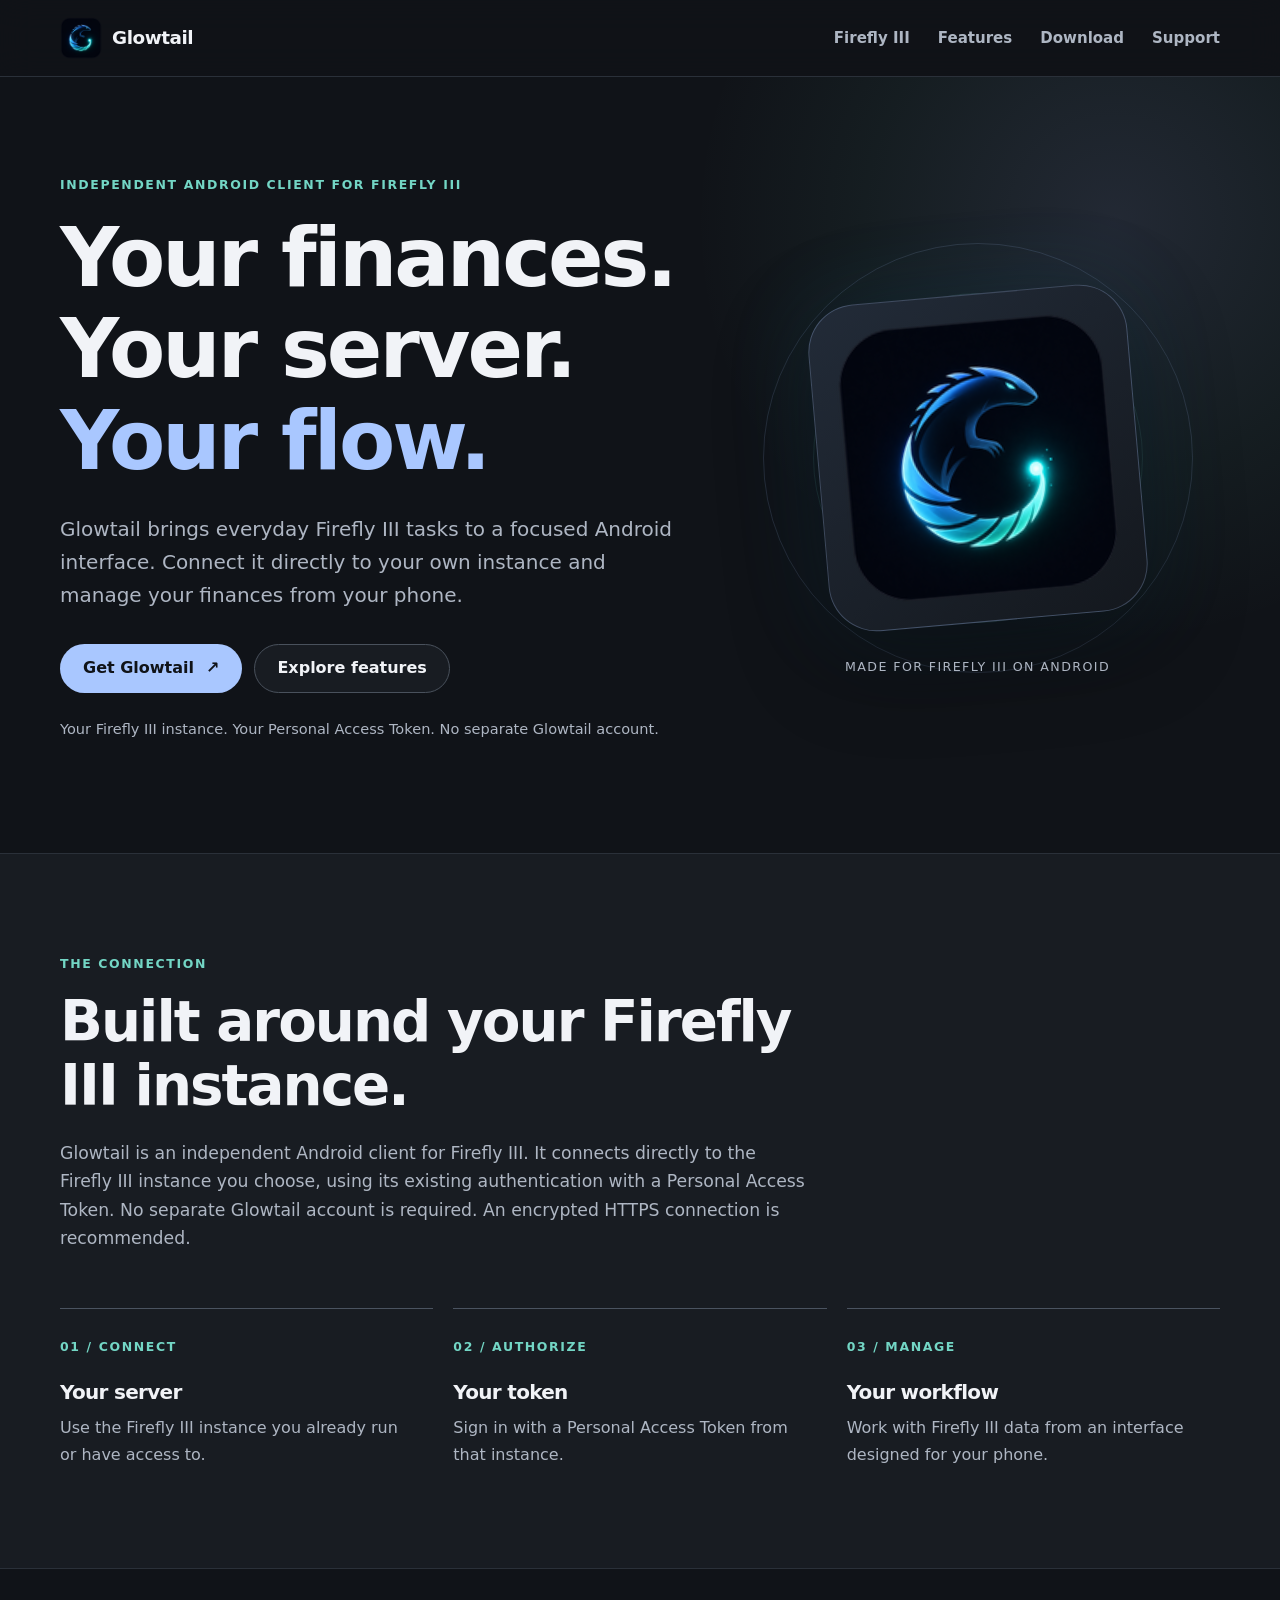
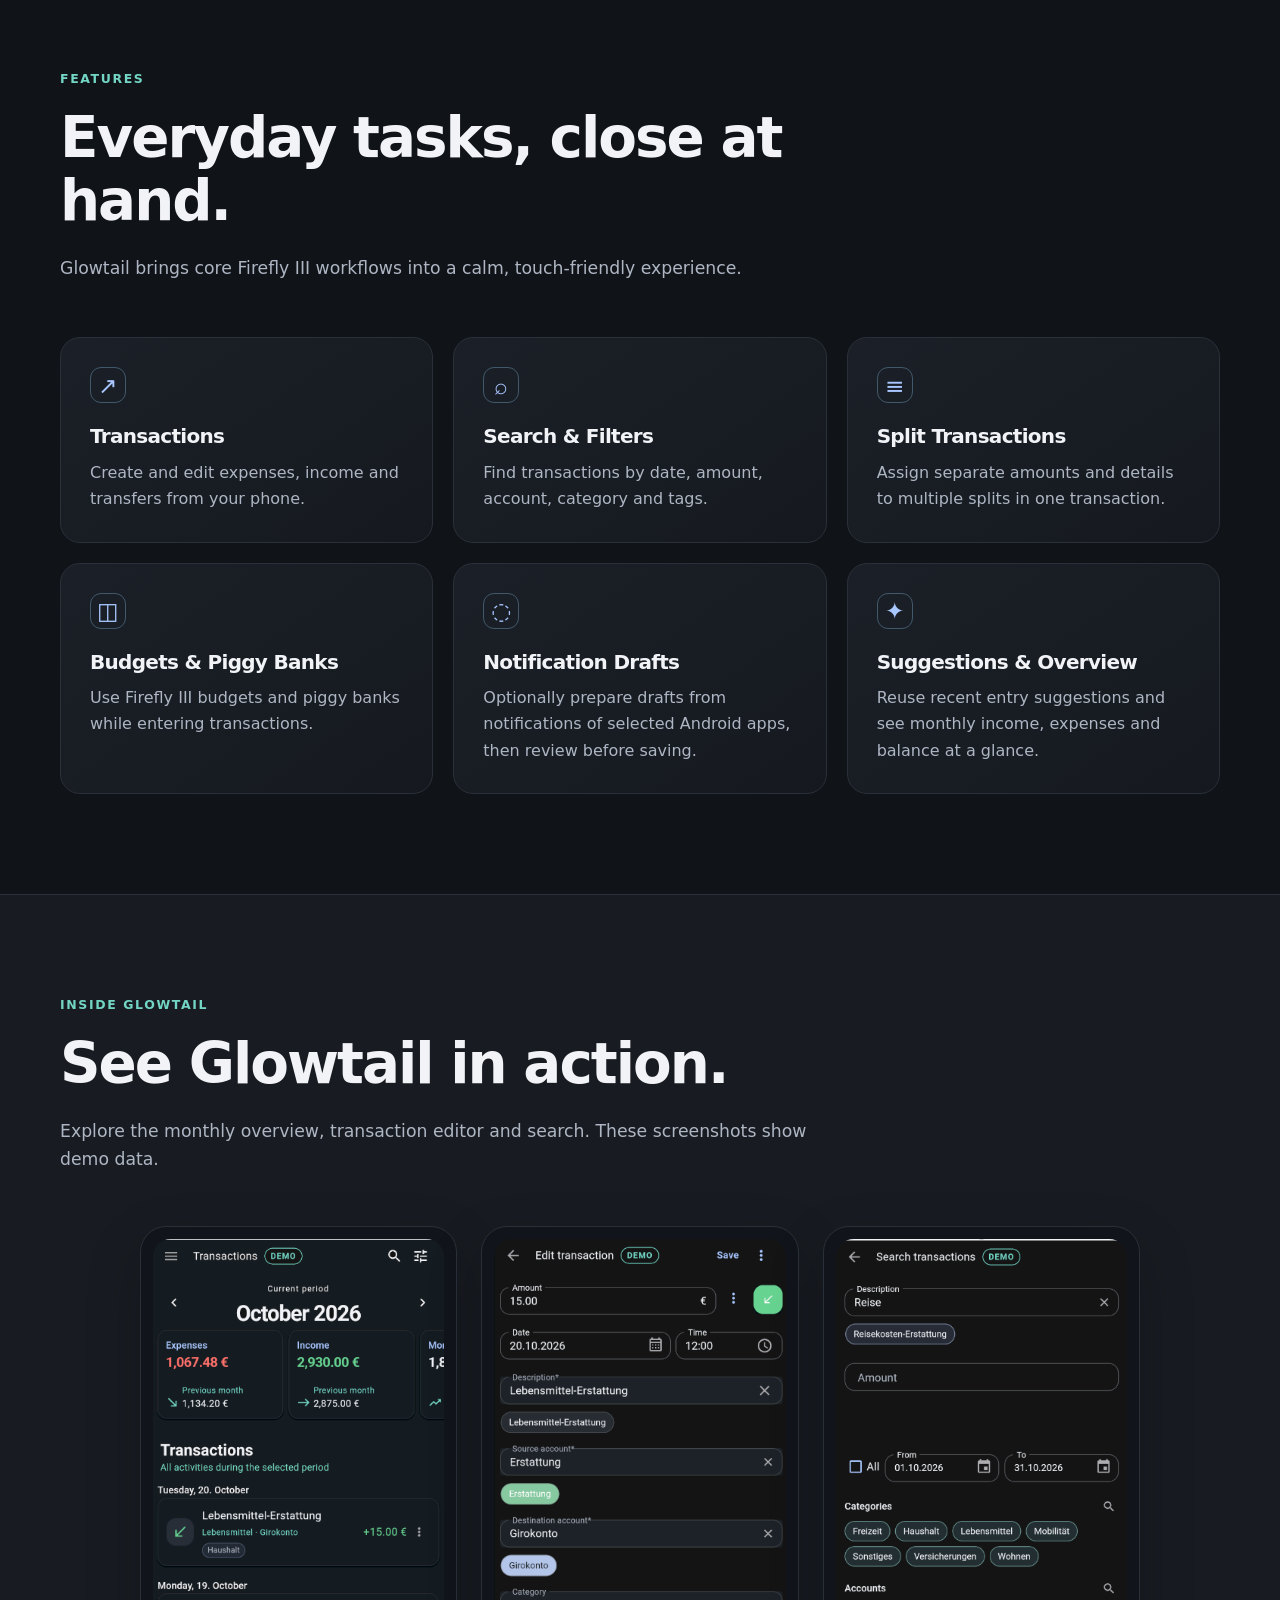
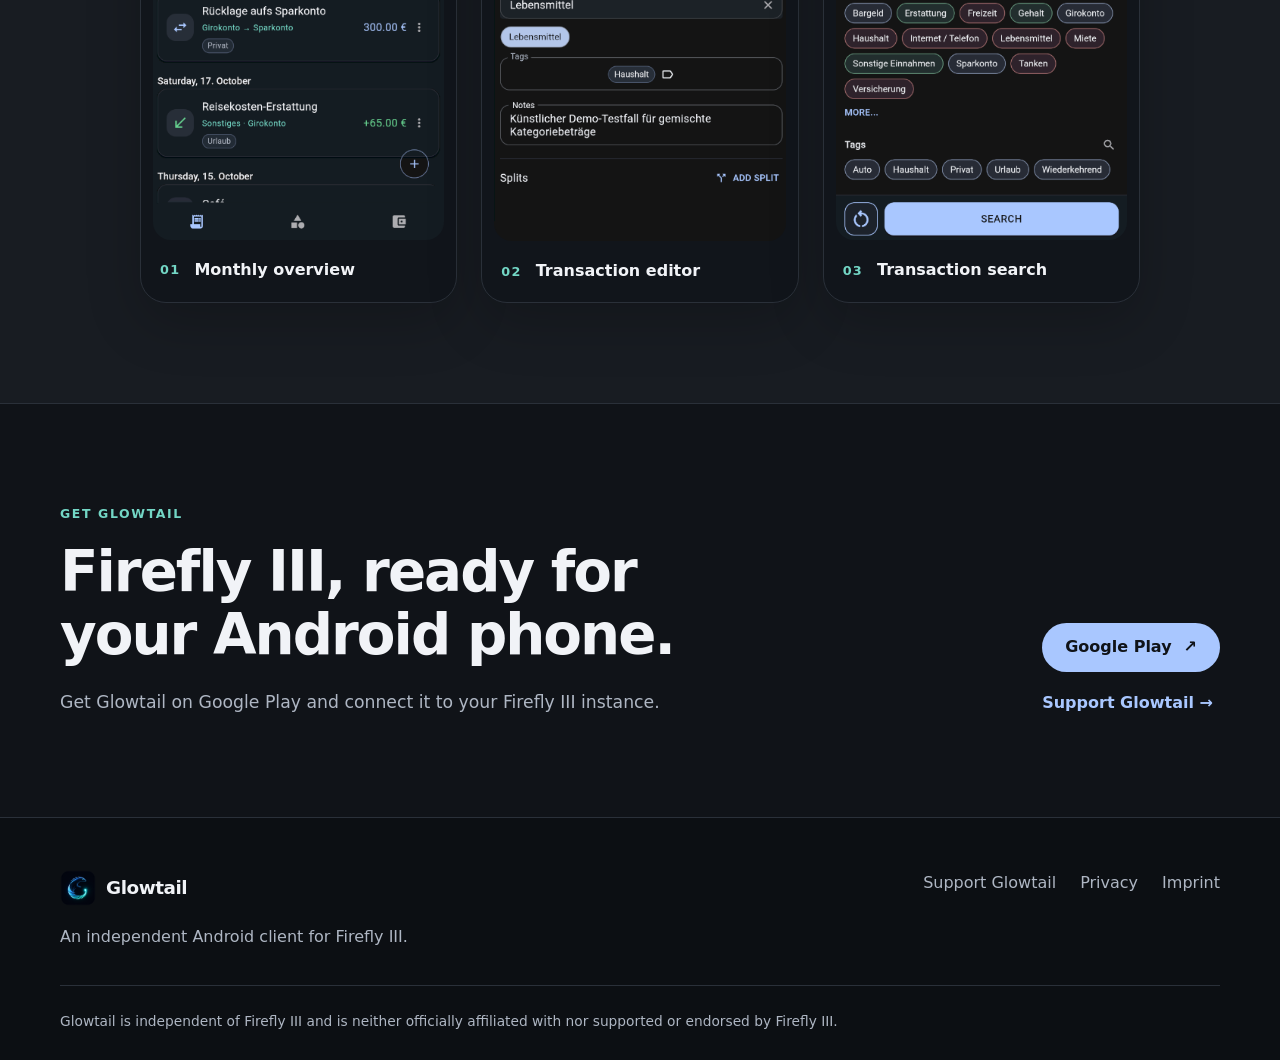
==== commit 6b3f6f80: "korrektur" ====
--- a/index.html
+++ b/index.html
@@ -11,7 +11,7 @@
 </head>
 <body>
   <a class="skip-link" href="#main">Skip to content</a>
-  <header class="site-header"><div class="container header-content"><a class="brand" href="index.html" aria-label="Glowtail home"><img src="assets/glowtail-icon.png" width="42" height="42" alt=""><span>Glowtail</span></a><nav class="main-navigation" aria-label="Main navigation"><a href="#features">Features</a><a href="#firefly">Firefly III</a><a href="#download">Download</a><a href="support.html">Support</a></nav></div></header>
+  <header class="site-header"><div class="container header-content"><a class="brand" href="index.html" aria-label="Glowtail home"><img src="assets/glowtail-icon.png" width="42" height="42" alt=""><span>Glowtail</span></a><nav class="main-navigation" aria-label="Main navigation"><a href="#firefly">Firefly III</a><a href="#features">Features</a><a href="#download">Download</a><a href="support.html">Support</a></nav></div></header>
   <main id="main">
     <section class="hero"><div class="container hero-content"><div class="hero-copy"><p class="eyebrow">Independent Android client for Firefly III</p><h1>Your finances.<br>Your server.<br><span class="text-accent">Your flow.</span></h1><p class="hero-description">Glowtail brings everyday Firefly III tasks to a focused Android interface. Connect it directly to your own instance and manage your finances from your phone.</p><div class="hero-actions"><a class="button button-primary" href="https://play.google.com/store/apps/details?id=com.itbug.glowtail" target="_blank" rel="noopener noreferrer">Get Glowtail <span aria-hidden="true">↗</span></a><a class="button button-secondary" href="#features">Explore features</a></div><p class="hero-note">Your Firefly III instance. Your Personal Access Token. No separate Glowtail account.</p></div><div class="hero-visual"><div class="hero-orbit orbit-one"></div><div class="hero-orbit orbit-two"></div><div class="hero-icon-card"><img src="assets/glowtail-icon.png" width="288" height="288" alt="Glowtail app icon, a luminous blue and turquoise firefly"></div><span class="visual-caption">Made for Firefly III on Android</span></div></div></section>
     <section id="firefly" class="section section-surface"><div class="container"><div class="section-heading"><p class="eyebrow">The connection</p><h2>Built around your Firefly III instance.</h2><p>Glowtail is an independent Android client for Firefly III. It connects directly to the Firefly III instance you choose, using its existing authentication with a Personal Access Token. No separate Glowtail account is required. An encrypted HTTPS connection is recommended.</p></div><div class="principles-grid"><article class="principle"><span class="step">01 / CONNECT</span><h3>Your server</h3><p>Use the Firefly III instance you already run or have access to.</p></article><article class="principle"><span class="step">02 / AUTHORIZE</span><h3>Your token</h3><p>Sign in with a Personal Access Token from that instance.</p></article><article class="principle"><span class="step">03 / MANAGE</span><h3>Your workflow</h3><p>Work with Firefly III data from an interface designed for your phone.</p></article></div></div></section>
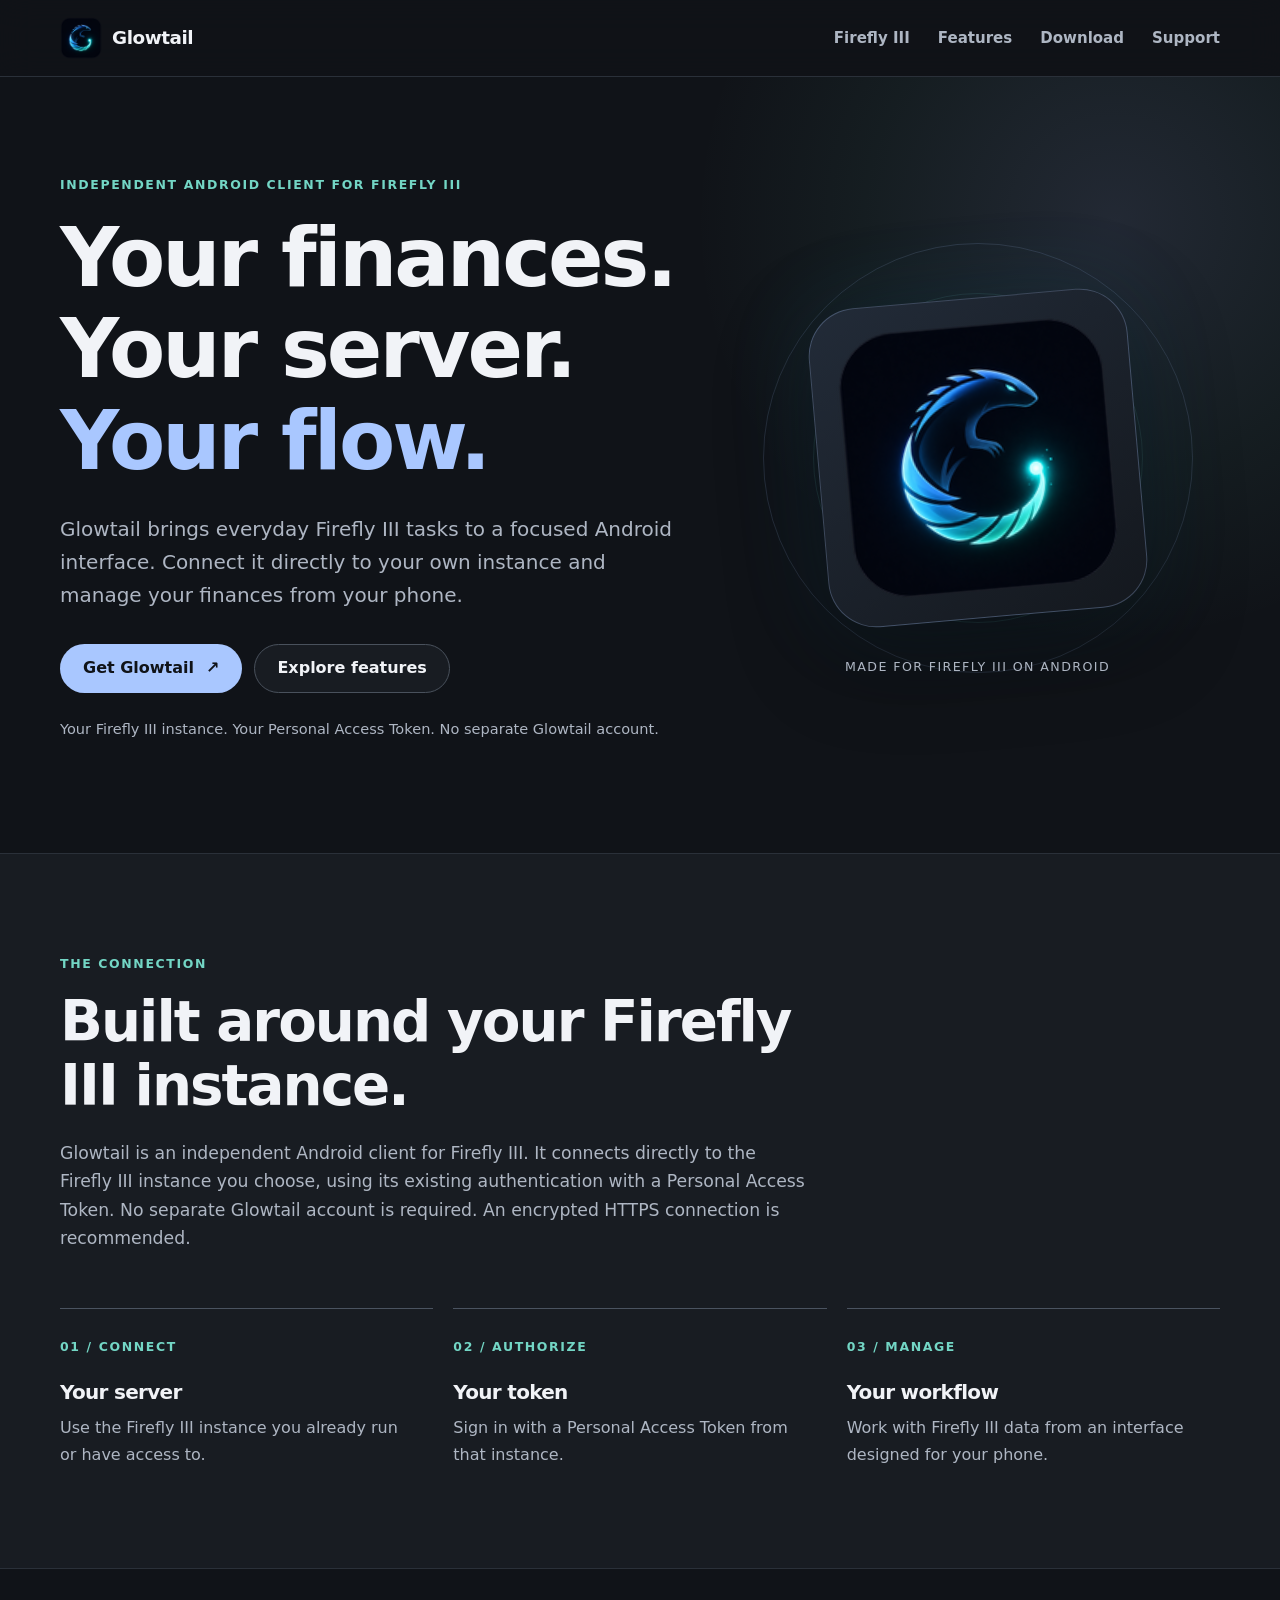
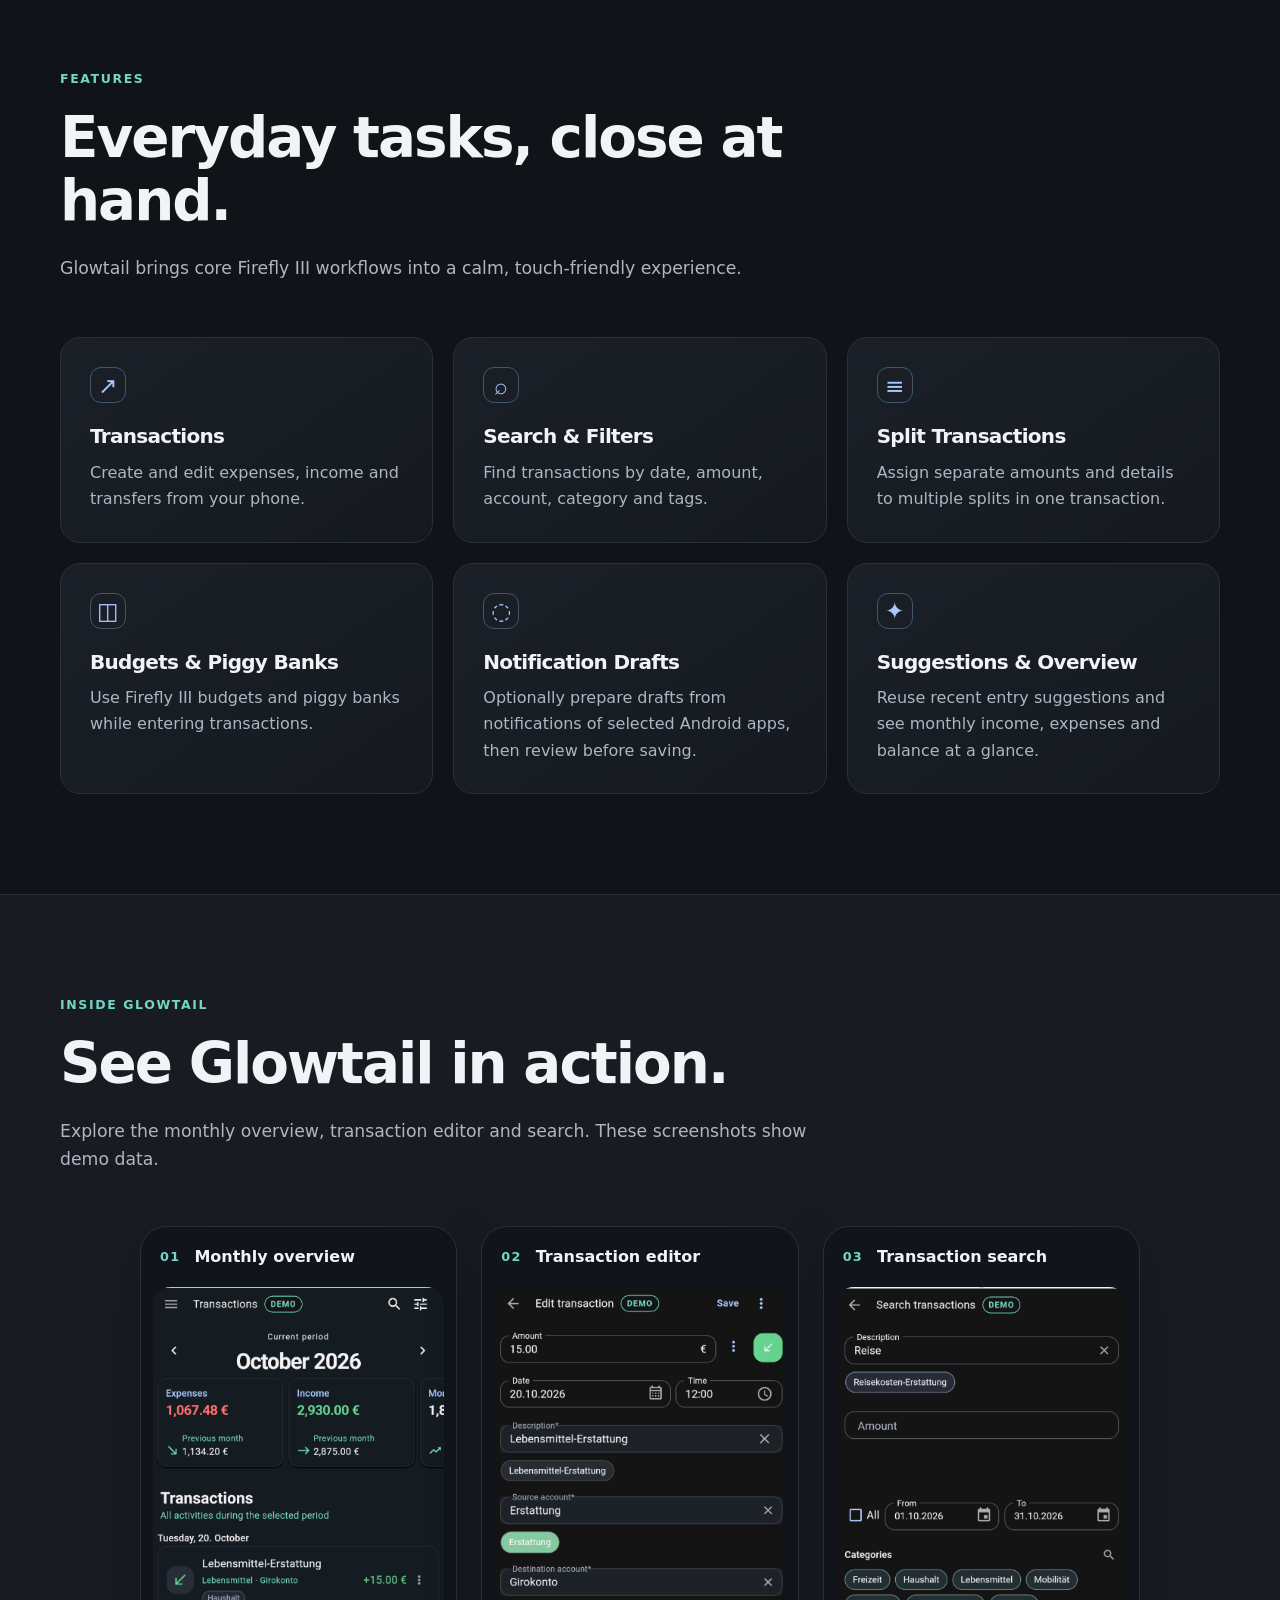
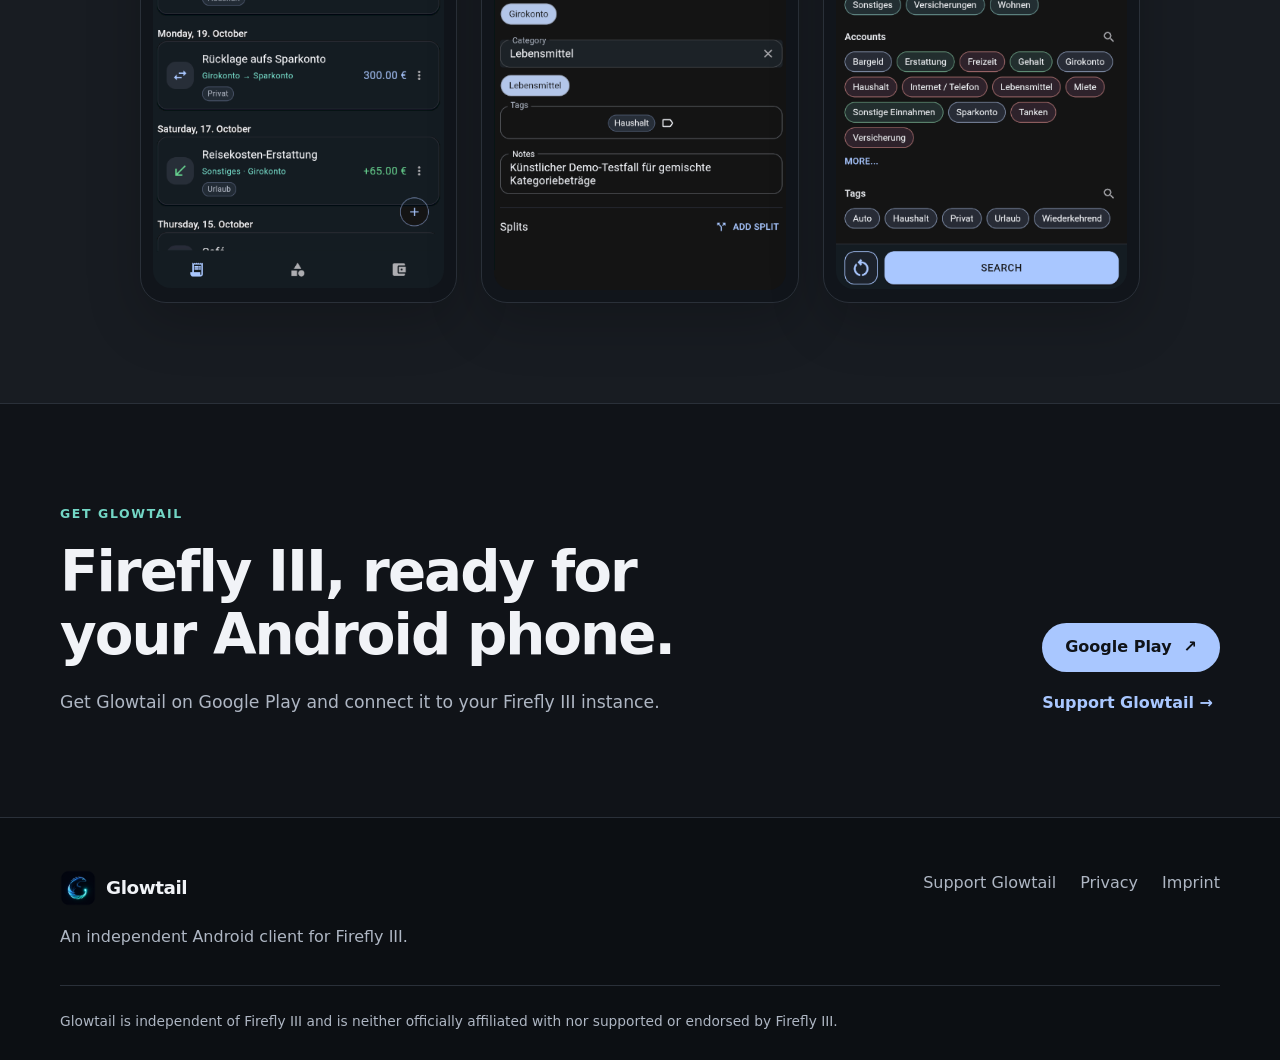
==== commit fad26a55: "images fixes" ====
--- a/index.html
+++ b/index.html
@@ -24,9 +24,9 @@
       <article class="feature-card"><span class="feature-mark" aria-hidden="true">✦</span><h3>Suggestions &amp; Overview</h3><p>Reuse recent entry suggestions and see monthly income, expenses and balance at a glance.</p></article>
     </div></div></section>
     <section id="screenshots" class="section section-surface"><div class="container showcase-grid"><div class="section-heading"><p class="eyebrow">Inside Glowtail</p><h2>See Glowtail in action.</h2><p>Explore the monthly overview, transaction editor and search. These screenshots show demo data.</p></div><div class="screenshot-gallery">
-      <figure class="screenshot-card"><a class="screenshot-link" href="assets/screenshots/monthly-overview.png" target="_blank" rel="noopener noreferrer" aria-label="Open monthly overview screenshot full size"><img src="assets/screenshots/monthly-overview.png" width="385" height="794" loading="lazy" decoding="async" alt="Glowtail monthly overview with income, expenses, balance and recent demo transactions"></a><figcaption><span>01</span> Monthly overview</figcaption></figure>
-      <figure class="screenshot-card"><a class="screenshot-link" href="assets/screenshots/transaction-editor.png" target="_blank" rel="noopener noreferrer" aria-label="Open transaction editor screenshot full size"><img src="assets/screenshots/transaction-editor.png" width="383" height="792" loading="lazy" decoding="async" alt="Glowtail transaction editor showing amount, accounts, category, tags and splits with demo data"></a><figcaption><span>02</span> Transaction editor</figcaption></figure>
-      <figure class="screenshot-card"><a class="screenshot-link" href="assets/screenshots/transaction-search.png" target="_blank" rel="noopener noreferrer" aria-label="Open transaction search screenshot full size"><img src="assets/screenshots/transaction-search.png" width="384" height="793" loading="lazy" decoding="async" alt="Glowtail search filters for description, date, categories, accounts and tags with demo data"></a><figcaption><span>03</span> Transaction search</figcaption></figure>
+      <figure class="screenshot-card"><figcaption><span>01</span> Monthly overview</figcaption><a class="screenshot-link" href="assets/screenshots/monthly-overview.png" target="_blank" rel="noopener noreferrer" aria-label="Open monthly overview screenshot full size"><img src="assets/screenshots/monthly-overview.png" width="385" height="794" loading="lazy" decoding="async" alt="Glowtail monthly overview with income, expenses, balance and recent demo transactions"></a></figure>
+      <figure class="screenshot-card"><figcaption><span>02</span> Transaction editor</figcaption><a class="screenshot-link" href="assets/screenshots/transaction-editor.png" target="_blank" rel="noopener noreferrer" aria-label="Open transaction editor screenshot full size"><img src="assets/screenshots/transaction-editor.png" width="383" height="792" loading="lazy" decoding="async" alt="Glowtail transaction editor showing amount, accounts, category, tags and splits with demo data"></a></figure>
+      <figure class="screenshot-card"><figcaption><span>03</span> Transaction search</figcaption><a class="screenshot-link" href="assets/screenshots/transaction-search.png" target="_blank" rel="noopener noreferrer" aria-label="Open transaction search screenshot full size"><img src="assets/screenshots/transaction-search.png" width="384" height="793" loading="lazy" decoding="async" alt="Glowtail search filters for description, date, categories, accounts and tags with demo data"></a></figure>
     </div></div></section>
     <section id="download" class="section download-section"><div class="container download-content"><div><p class="eyebrow">Get Glowtail</p><h2>Firefly III, ready for your Android phone.</h2><p>Get Glowtail on Google Play and connect it to your Firefly III instance.</p></div><div class="download-actions"><a class="button button-primary" href="https://play.google.com/store/apps/details?id=com.itbug.glowtail" target="_blank" rel="noopener noreferrer">Google Play <span aria-hidden="true">↗</span></a><a class="text-link" href="support.html">Support Glowtail <span aria-hidden="true">→</span></a></div></div></section>
   </main>
--- a/css/site.css
+++ b/css/site.css
@@ -14,6 +14,7 @@
 .header-content{min-height:76px;display:flex;align-items:center;justify-content:space-between;gap:28px}
 .brand{display:inline-flex;align-items:center;gap:10px;font-size:1.15rem;font-weight:760;letter-spacing:-.025em;white-space:nowrap}
 .brand img{border-radius:11px}
+.site-header .brand img{width:42px;height:42px;max-width:none;aspect-ratio:1/1;object-fit:contain;flex:0 0 42px}
 .main-navigation{display:flex;align-items:center;justify-content:flex-end;flex-wrap:wrap;gap:8px 28px;color:var(--muted);font-size:.94rem;font-weight:580}
 .main-navigation a,.footer-navigation a,.text-link{transition:color .16s ease}
 .main-navigation a:hover,.main-navigation a[aria-current],.footer-navigation a:hover,.footer-navigation a[aria-current],.text-link:hover{color:var(--primary-light)}
@@ -38,7 +39,7 @@
 .hero-orbit{position:absolute;aspect-ratio:1;border:1px solid rgba(169,199,255,.14);border-radius:50%}
 .orbit-one{width:min(100%,430px)}.orbit-two{width:min(77%,330px);border-color:rgba(115,214,197,.12)}
 .hero-icon-card{position:relative;padding:19px;border:1px solid rgba(169,199,255,.26);border-radius:48px;background:linear-gradient(145deg,#222b38,#14181e);box-shadow:0 28px 95px rgba(0,0,0,.42),0 0 90px rgba(42,160,218,.13);transform:rotate(-5deg)}
-.hero-icon-card img{width:clamp(180px,23vw,280px);border-radius:34px}
+.hero-icon-card img{width:clamp(180px,23vw,280px);height:auto;aspect-ratio:1/1;object-fit:contain;border-radius:34px}
 .visual-caption{position:absolute;bottom:0;color:var(--muted);font-size:.79rem;letter-spacing:.11em;text-transform:uppercase}
 .section{padding-block:100px}
 .section-surface{background:var(--surface);border-block:1px solid var(--divider)}
@@ -58,7 +59,7 @@
 .screenshot-card{min-width:0;margin:0;padding:12px;border:1px solid var(--divider);border-radius:26px;background:#11151b;box-shadow:0 20px 55px rgba(0,0,0,.2)}
 .screenshot-link{display:block;overflow:hidden;border-radius:18px;background:var(--background)}
 .screenshot-link img{width:100%;height:auto}
-.screenshot-card figcaption{display:flex;align-items:center;gap:14px;padding:17px 7px 5px;color:var(--text);font-weight:660}
+.screenshot-card figcaption{display:flex;align-items:center;gap:14px;padding:5px 7px 17px;color:var(--text);font-weight:660}
 .screenshot-card figcaption span{color:var(--secondary);font-size:.8rem;letter-spacing:.1em}
 .download-content{display:grid;grid-template-columns:minmax(0,1fr) auto;align-items:end;gap:44px}
 .download-content>div:first-child{max-width:710px}
@@ -94,6 +95,6 @@
 .redirect-message h1{font-size:clamp(2rem,5vw,3rem)}
 .redirect-message p{color:var(--muted)}
 @media(max-width:1000px){.hero-content{grid-template-columns:1fr 330px;gap:20px;min-height:590px}.hero h1{font-size:clamp(3.15rem,6vw,4.8rem)}.features-grid{grid-template-columns:repeat(2,minmax(0,1fr))}.download-content{grid-template-columns:1fr}}
-@media(max-width:760px){.header-content{align-items:flex-start;flex-direction:column;gap:4px;padding-block:10px}.main-navigation{justify-content:flex-start;gap:4px 17px;font-size:.88rem}.main-navigation a{padding:5px 0}.hero-content{grid-template-columns:1fr;min-height:0;padding-block:72px 84px}.hero-visual{min-height:350px}.hero-icon-card img{width:210px}.visual-caption{bottom:-3px}.section{padding-block:76px}.principles-grid{grid-template-columns:1fr;gap:27px}.features-grid{grid-template-columns:1fr}.feature-card{min-height:0}.screenshot-gallery{grid-template-columns:1fr;max-width:385px;gap:28px}.support-grid{grid-template-columns:1fr;gap:30px}.footer-content{flex-direction:column}}
-@media(max-width:480px){.container{width:min(calc(100% - 32px),var(--container))}.hero h1{font-size:clamp(2.8rem,13vw,4rem)}.hero-visual{min-height:315px}.hero-icon-card img{width:180px}.hero-icon-card{padding:13px;border-radius:32px}.screenshot-card{padding:9px;border-radius:21px}.screenshot-link{border-radius:14px}.support-card,.imprint-card{padding:25px}.button{width:100%}.hero-actions,.support-actions{flex-direction:column}.page-hero{padding-block:62px}.footer-navigation{gap:10px 20px}}
+@media(max-width:760px){.header-content{align-items:flex-start;flex-direction:column;gap:4px;padding-block:10px}.main-navigation{justify-content:flex-start;gap:4px 17px;font-size:.88rem}.main-navigation a{padding:5px 0}.hero-content{grid-template-columns:1fr;min-height:0;padding-block:40px 64px}.hero-visual{min-height:290px}.hero-icon-card img{width:190px}.visual-caption{bottom:-3px}.section{padding-block:76px}.principles-grid{grid-template-columns:1fr;gap:27px}.features-grid{grid-template-columns:1fr}.feature-card{min-height:0}.screenshot-gallery{grid-template-columns:1fr;max-width:320px;gap:28px}.support-grid{grid-template-columns:1fr;gap:30px}.footer-content{flex-direction:column}}
+@media(max-width:480px){.container{width:min(calc(100% - 32px),var(--container))}.hero-content{padding-block:34px 52px}.hero h1{font-size:clamp(2.8rem,13vw,4rem)}.hero-visual{min-height:260px}.orbit-one{width:260px}.orbit-two{width:200px}.hero-icon-card img{width:160px}.hero-icon-card{padding:13px;border-radius:32px}.section{padding-block:64px}.principles-grid,.features-grid{margin-top:34px}.feature-card{padding:23px}.feature-mark{margin-bottom:15px}.screenshot-gallery{max-width:280px;margin-top:34px;gap:24px}.screenshot-card{padding:9px;border-radius:21px}.screenshot-link{border-radius:14px}.screenshot-card figcaption{padding:6px 7px 13px}.support-card,.imprint-card{padding:25px}.button{width:100%}.hero-actions,.support-actions{flex-direction:column}.page-hero{padding-block:62px}.footer-navigation{gap:10px 20px}}
 @media(prefers-reduced-motion:reduce){html{scroll-behavior:auto}*,*:before,*:after{animation-duration:.01ms!important;transition-duration:.01ms!important}}
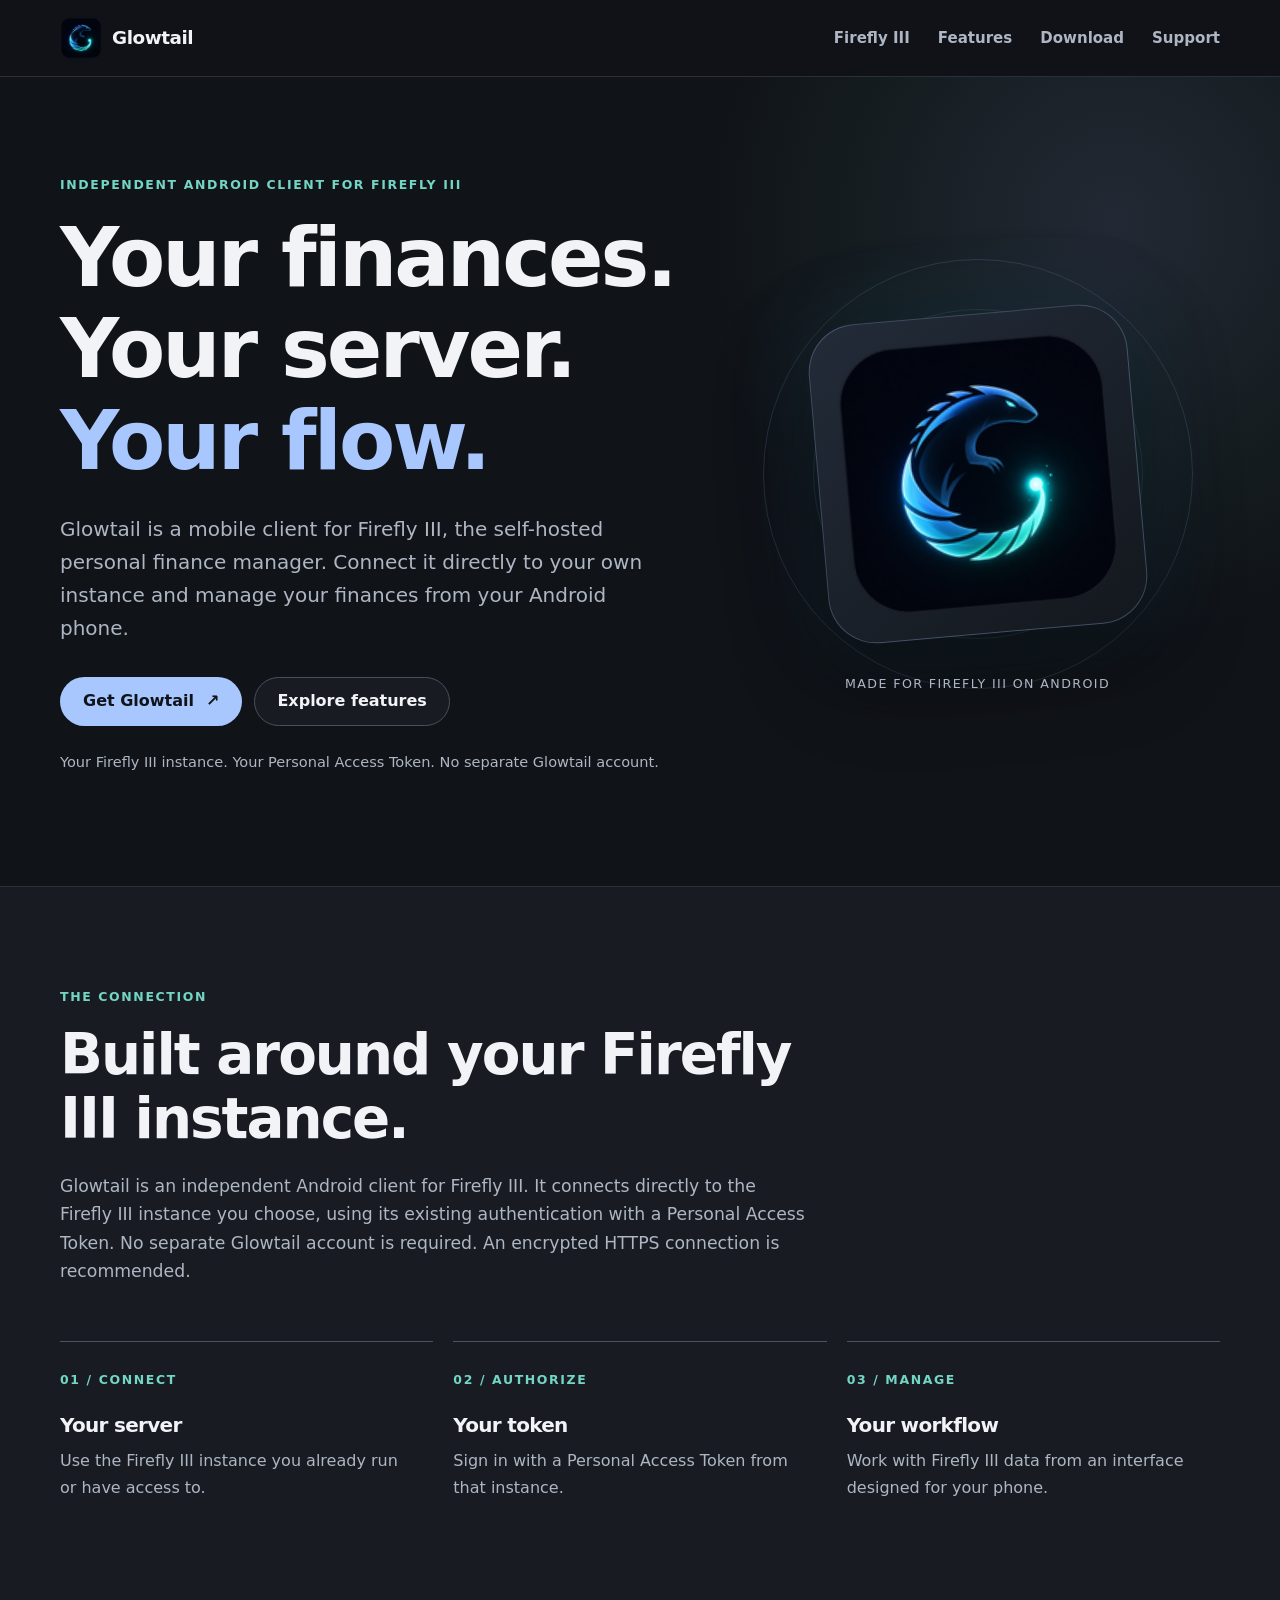
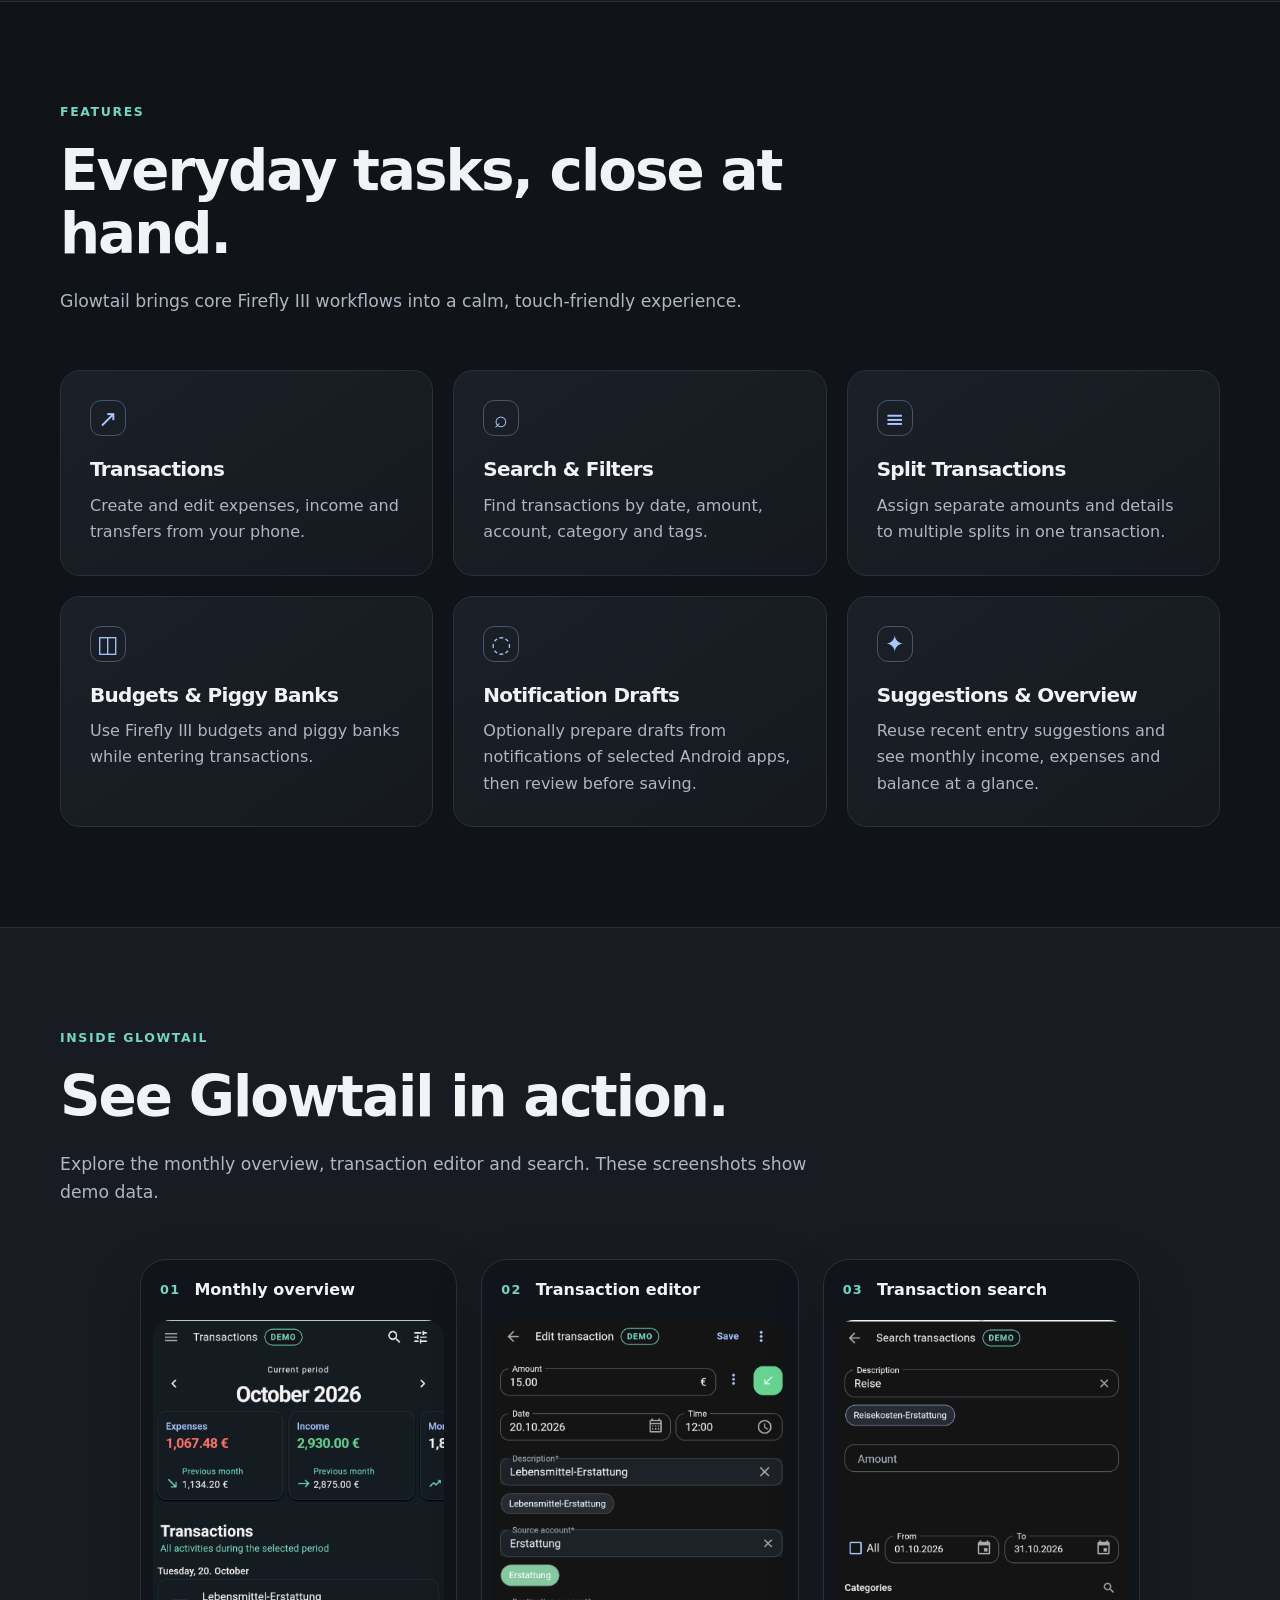
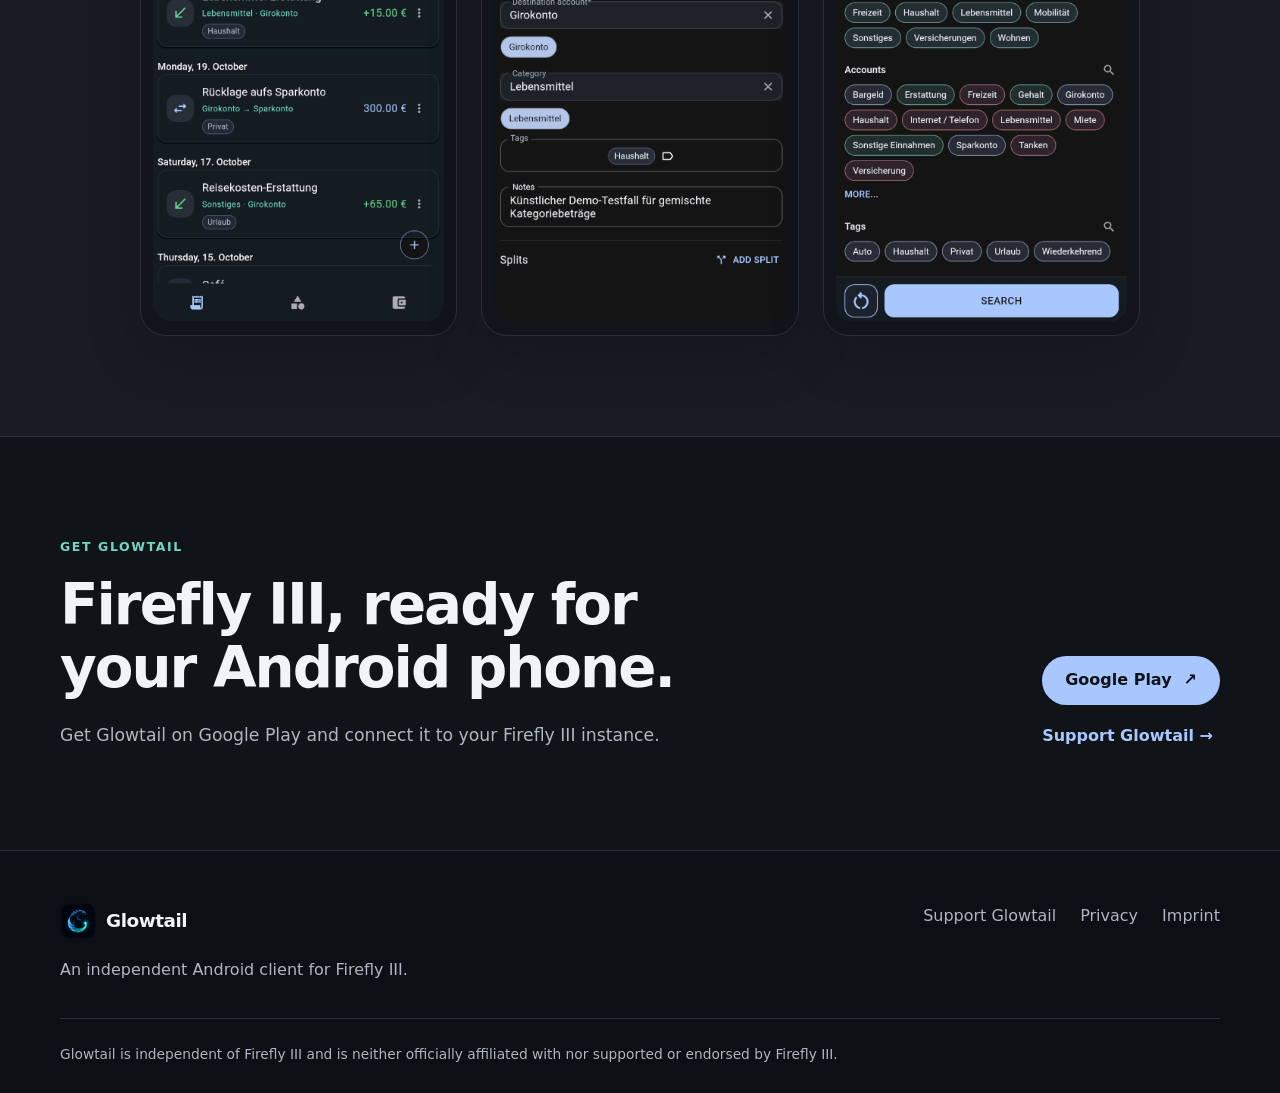
==== commit 7c36fea6: "technische indexierung" ====
--- a/index.html
+++ b/index.html
@@ -3,17 +3,50 @@
 <head>
   <meta charset="utf-8"><meta name="viewport" content="width=device-width, initial-scale=1">
   <title>Glowtail — Independent Android client for Firefly III</title>
-  <meta name="description" content="Glowtail is an independent Android client that connects directly to your own Firefly III instance. Manage transactions, search, budgets and more on your phone.">
+  <meta name="description" content="Glowtail is an independent Android client for Firefly III. Connect to your self-hosted instance to manage transactions, search and budgets on your phone.">
   <meta name="theme-color" content="#101318"><link rel="canonical" href="https://glowtail.app/">
-  <meta property="og:type" content="website"><meta property="og:title" content="Glowtail — Android client for Firefly III"><meta property="og:description" content="A focused Android client for your own Firefly III instance."><meta property="og:url" content="https://glowtail.app/"><meta property="og:image" content="https://glowtail.app/assets/glowtail-icon.png">
+  <meta property="og:type" content="website">
+  <meta property="og:site_name" content="Glowtail">
+  <meta property="og:locale" content="en_US">
+  <meta property="og:title" content="Glowtail — Independent Android client for Firefly III">
+  <meta property="og:description" content="Glowtail is an independent Android client for Firefly III. Connect to your self-hosted instance to manage transactions, search and budgets on your phone.">
+  <meta property="og:url" content="https://glowtail.app/">
+  <meta property="og:image" content="https://glowtail.app/assets/glowtail-social.png">
+  <meta property="og:image:type" content="image/png">
+  <meta property="og:image:width" content="512">
+  <meta property="og:image:height" content="512">
+  <meta property="og:image:alt" content="Glowtail app icon">
+  <meta name="twitter:card" content="summary">
+  <meta name="twitter:title" content="Glowtail — Independent Android client for Firefly III">
+  <meta name="twitter:description" content="Glowtail is an independent Android client for Firefly III. Connect to your self-hosted instance to manage transactions, search and budgets on your phone.">
+  <meta name="twitter:image" content="https://glowtail.app/assets/glowtail-social.png">
+  <meta name="twitter:image:alt" content="Glowtail app icon">
   <link rel="icon" type="image/png" href="assets/favicon.png"><link rel="stylesheet" href="css/site.css">
-  <script type="application/ld+json">{"@context":"https://schema.org","@type":"SoftwareApplication","name":"Glowtail","applicationCategory":"FinanceApplication","operatingSystem":"Android","description":"An independent Android client for Firefly III that connects to a user-selected Firefly III instance.","url":"https://glowtail.app/","image":"https://glowtail.app/assets/glowtail-icon.png"}</script>
+  <script type="application/ld+json">
+  {
+    "@context": "https://schema.org",
+    "@type": "SoftwareApplication",
+    "@id": "https://glowtail.app/#app",
+    "name": "Glowtail",
+    "applicationCategory": "FinanceApplication",
+    "operatingSystem": "Android",
+    "description": "Glowtail is an independent Android client for Firefly III that connects directly to your own self-hosted personal finance instance.",
+    "url": "https://glowtail.app/",
+    "downloadUrl": "https://play.google.com/store/apps/details?id=com.itbug.glowtail",
+    "image": "https://glowtail.app/assets/glowtail-social.png",
+    "screenshot": [
+      "https://glowtail.app/assets/screenshots/monthly-overview.png",
+      "https://glowtail.app/assets/screenshots/transaction-editor.png",
+      "https://glowtail.app/assets/screenshots/transaction-search.png"
+    ]
+  }
+  </script>
 </head>
 <body>
   <a class="skip-link" href="#main">Skip to content</a>
   <header class="site-header"><div class="container header-content"><a class="brand" href="index.html" aria-label="Glowtail home"><img src="assets/glowtail-icon.png" width="42" height="42" alt=""><span>Glowtail</span></a><nav class="main-navigation" aria-label="Main navigation"><a href="#firefly">Firefly III</a><a href="#features">Features</a><a href="#download">Download</a><a href="support.html">Support</a></nav></div></header>
   <main id="main">
-    <section class="hero"><div class="container hero-content"><div class="hero-copy"><p class="eyebrow">Independent Android client for Firefly III</p><h1>Your finances.<br>Your server.<br><span class="text-accent">Your flow.</span></h1><p class="hero-description">Glowtail brings everyday Firefly III tasks to a focused Android interface. Connect it directly to your own instance and manage your finances from your phone.</p><div class="hero-actions"><a class="button button-primary" href="https://play.google.com/store/apps/details?id=com.itbug.glowtail" target="_blank" rel="noopener noreferrer">Get Glowtail <span aria-hidden="true">↗</span></a><a class="button button-secondary" href="#features">Explore features</a></div><p class="hero-note">Your Firefly III instance. Your Personal Access Token. No separate Glowtail account.</p></div><div class="hero-visual"><div class="hero-orbit orbit-one"></div><div class="hero-orbit orbit-two"></div><div class="hero-icon-card"><img src="assets/glowtail-icon.png" width="288" height="288" alt="Glowtail app icon, a luminous blue and turquoise firefly"></div><span class="visual-caption">Made for Firefly III on Android</span></div></div></section>
+    <section class="hero"><div class="container hero-content"><div class="hero-copy"><p class="eyebrow">Independent Android client for Firefly III</p><h1>Your finances.<br>Your server.<br><span class="text-accent">Your flow.</span></h1><p class="hero-description">Glowtail is a mobile client for Firefly III, the self-hosted personal finance manager. Connect it directly to your own instance and manage your finances from your Android phone.</p><div class="hero-actions"><a class="button button-primary" href="https://play.google.com/store/apps/details?id=com.itbug.glowtail" target="_blank" rel="noopener noreferrer">Get Glowtail <span aria-hidden="true">↗</span></a><a class="button button-secondary" href="#features">Explore features</a></div><p class="hero-note">Your Firefly III instance. Your Personal Access Token. No separate Glowtail account.</p></div><div class="hero-visual"><div class="hero-orbit orbit-one"></div><div class="hero-orbit orbit-two"></div><div class="hero-icon-card"><img src="assets/glowtail-icon.png" width="288" height="288" alt="Glowtail app icon, a luminous blue and turquoise firefly"></div><span class="visual-caption">Made for Firefly III on Android</span></div></div></section>
     <section id="firefly" class="section section-surface"><div class="container"><div class="section-heading"><p class="eyebrow">The connection</p><h2>Built around your Firefly III instance.</h2><p>Glowtail is an independent Android client for Firefly III. It connects directly to the Firefly III instance you choose, using its existing authentication with a Personal Access Token. No separate Glowtail account is required. An encrypted HTTPS connection is recommended.</p></div><div class="principles-grid"><article class="principle"><span class="step">01 / CONNECT</span><h3>Your server</h3><p>Use the Firefly III instance you already run or have access to.</p></article><article class="principle"><span class="step">02 / AUTHORIZE</span><h3>Your token</h3><p>Sign in with a Personal Access Token from that instance.</p></article><article class="principle"><span class="step">03 / MANAGE</span><h3>Your workflow</h3><p>Work with Firefly III data from an interface designed for your phone.</p></article></div></div></section>
     <section id="features" class="section" aria-labelledby="features-heading"><div class="container"><div class="section-heading"><p class="eyebrow">Features</p><h2 id="features-heading">Everyday tasks, close at hand.</h2><p>Glowtail brings core Firefly III workflows into a calm, touch-friendly experience.</p></div><div class="features-grid">
       <article class="feature-card"><span class="feature-mark" aria-hidden="true">↗</span><h3>Transactions</h3><p>Create and edit expenses, income and transfers from your phone.</p></article>
